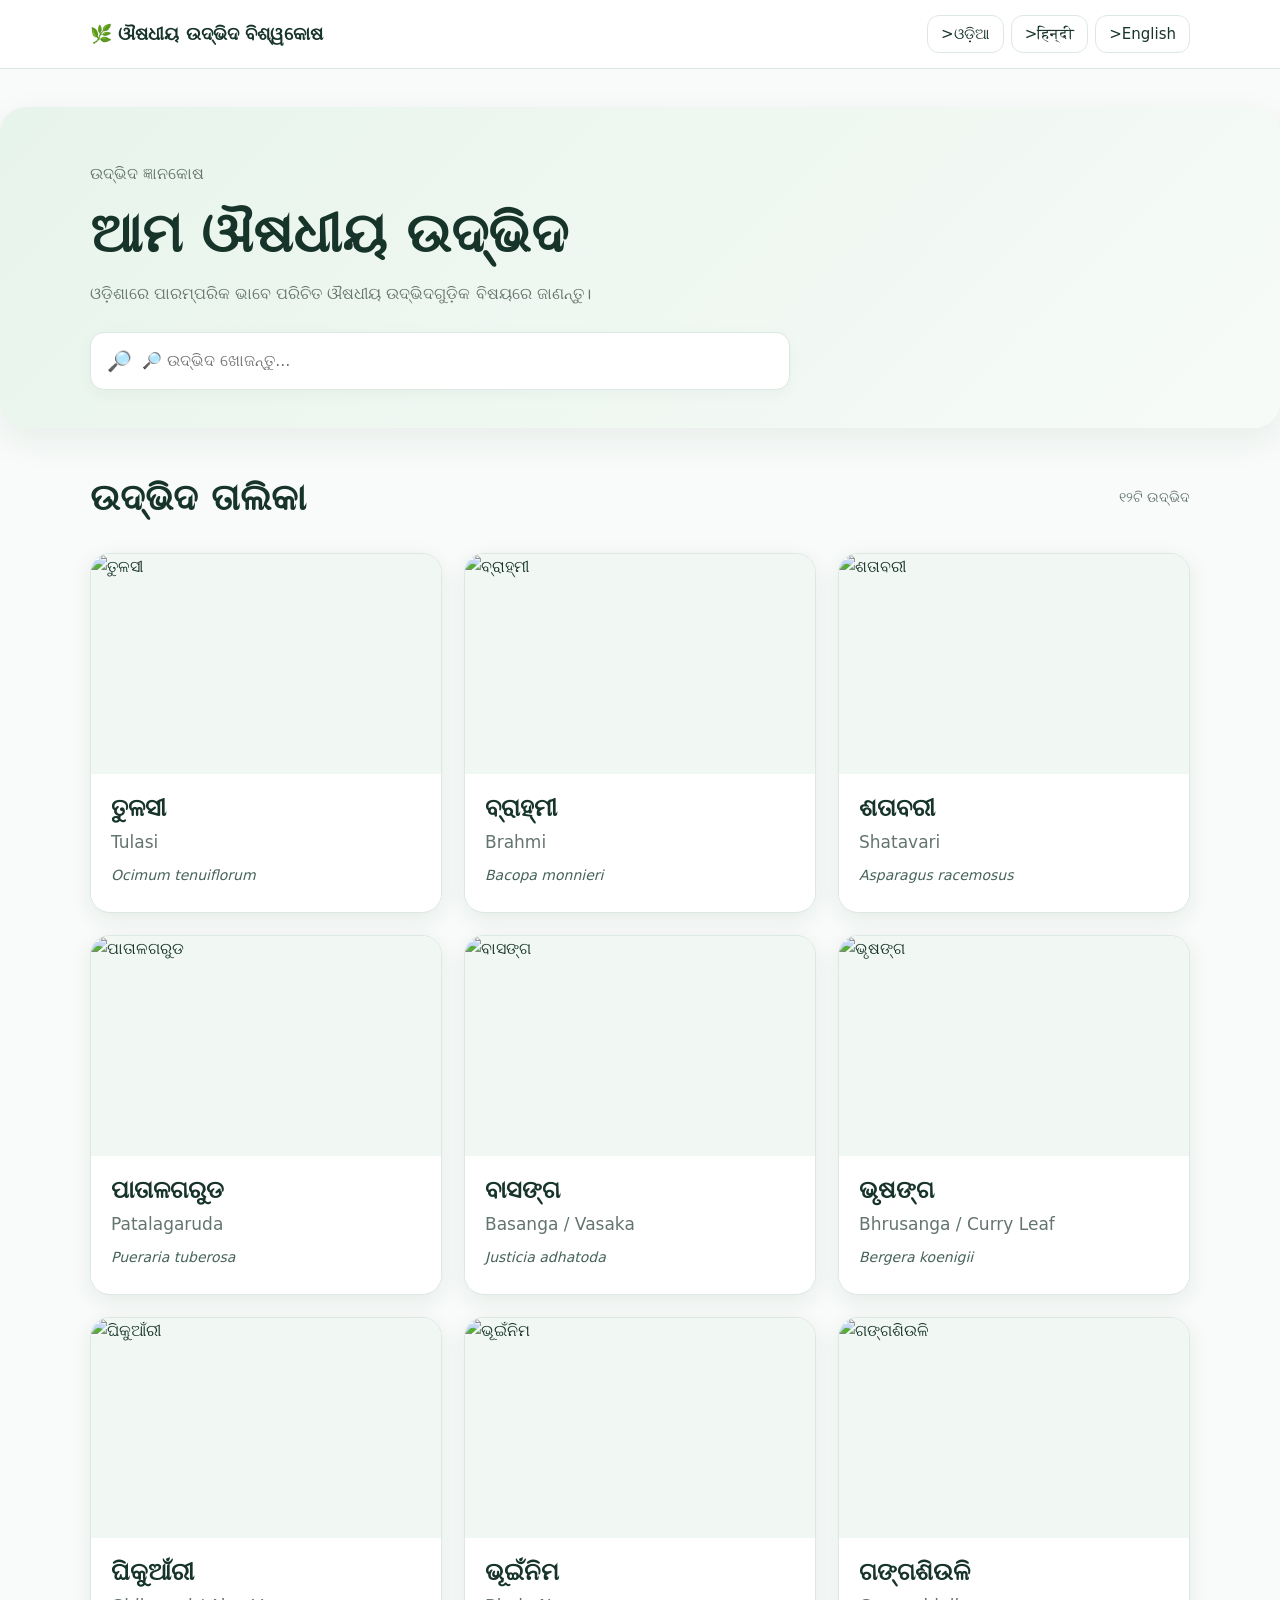
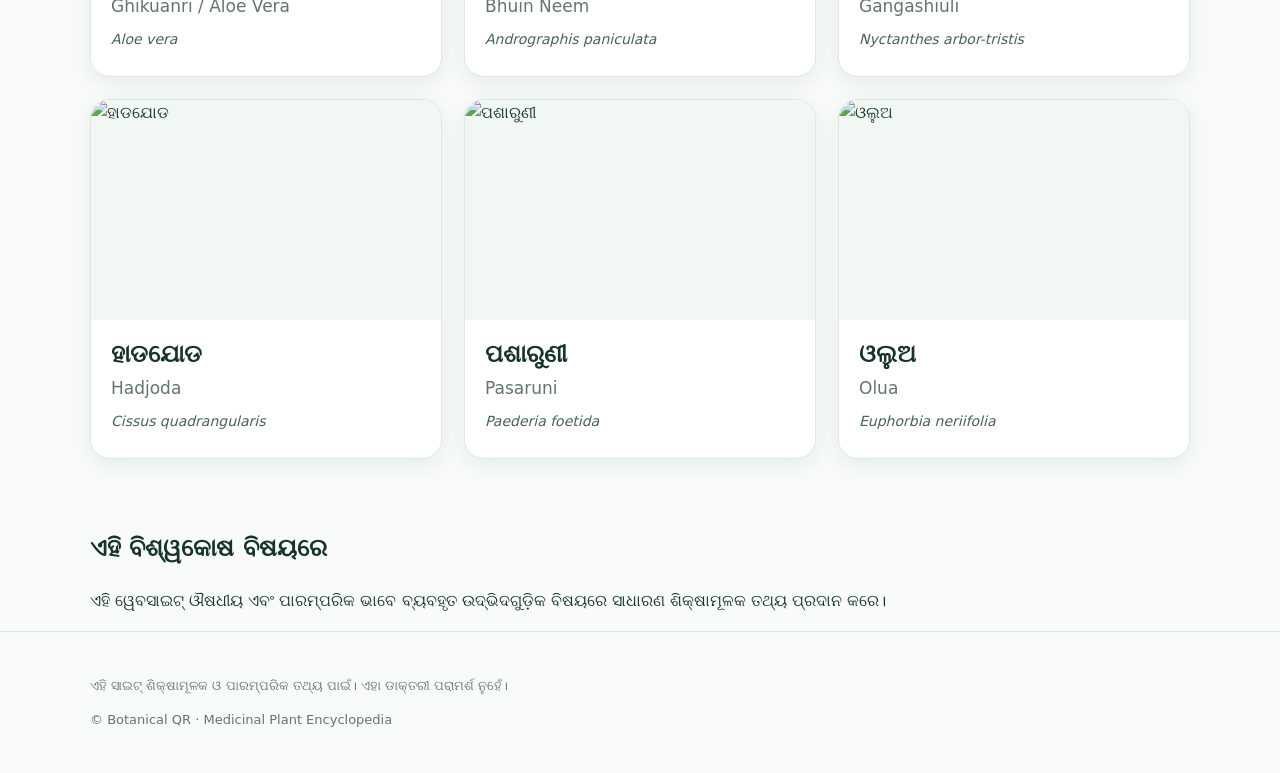
==== index.html @ 30dd8ba7 "Update index.html lang script fix" ====
<!DOCTYPE html>
<html lang="or">
<head>
    <meta charset="UTF-8">
    <meta name="viewport" content="width=device-width, initial-scale=1.0">

    <meta name="description"
          content="ଓଡ଼ିଶାର ଔଷଧୀୟ ଉଦ୍ଭିଦ ବିଶ୍ୱକୋଷ — Medicinal Plant Encyclopedia">

    <title>ଔଷଧୀୟ ଉଦ୍ଭିଦ ବିଶ୍ୱକୋଷ</title>

    <link rel="stylesheet" href="assets/style.css">
</head>
<script>
const translations = {
    or: {
        "hero-eyebrow": "ଉଦ୍ଭିଦ ଜ୍ଞାନକୋଷ",
        "hero-title": "ଆମ ଔଷଧୀୟ ଉଦ୍ଭିଦ",
        "hero-description": "ଓଡ଼ିଶାରେ ପାରମ୍ପରିକ ଭାବେ ପରିଚିତ ଔଷଧୀୟ ଉଦ୍ଭିଦଗୁଡ଼ିକ ବିଷୟରେ ଜାଣନ୍ତୁ।",
        "plant-search": "ଉଦ୍ଭିଦ ଖୋଜନ୍ତୁ..."
    },

    hi: {
        "hero-eyebrow": "पौधों का ज्ञानकोश",
        "hero-title": "हमारे औषधीय पौधे",
        "hero-description": "ओडिशा में पारंपरिक रूप से पहचाने जाने वाले औषधीय पौधों के बारे में जानें।",
        "plant-search": "पौधा खोजें..."
    },

    en: {
        "hero-eyebrow": "Plant Encyclopedia",
        "hero-title": "Our Medicinal Plants",
        "hero-description": "Learn about medicinal plants traditionally known and used in Odisha.",
        "plant-search": "Search plants..."
    }
};

function setLanguage(lang) {

    const text = translations[lang];

    if (!text) return;

    // Change normal text elements
    Object.keys(text).forEach(function(id) {

        const element = document.getElementById(id);

        if (!element) return;

        if (id === "plant-search") {
            element.placeholder = "🔎 " + text[id];
        } else {
            element.textContent = text[id];
        }
    });

    // Update active language button
    document.querySelectorAll(".lang-btn").forEach(function(button) {
        button.classList.remove("active");
    });

    const activeButton = document.querySelector(
        '.lang-btn[data-lang="' + lang + '"]'
    );

    if (activeButton) {
        activeButton.classList.add("active");
    }

    // Save language
    localStorage.setItem("siteLanguage", lang);
}


// Load saved language
document.addEventListener("DOMContentLoaded", function() {

    const savedLanguage =
        localStorage.getItem("siteLanguage") || "or";

    setLanguage(savedLanguage);

});
</script>

<body>

<header class="site-header">
    <div class="container header-inner">

        <a href="./" class="logo">
            🌿 ଔଷଧୀୟ ଉଦ୍ଭିଦ ବିଶ୍ୱକୋଷ
        </a>
<div class="language-switcher">
    <button type="button" data-lang="or" onclick="setLanguage('or')">>ଓଡ଼ିଆ</button>
    <button type="button" data-lang="hi" onclick="setLanguage('hi')">>हिन्दी</button>
    <button type="button" data-lang="en" onclick="setLanguage('en')">>English</button>
</div>

    </div>
</header>


<main>

    <!-- Hero -->
    <section class="hero">
        <div class="container">

            <p class="eyebrow" id="hero-eyebrow">
                ଉଦ୍ଭିଦ ଜ୍ଞାନକୋଷ
            </p>

            <h1 id="hero-title">
                ଆମ ଔଷଧୀୟ ଉଦ୍ଭିଦ
            </h1>

            <p id="hero-description">
                ଓଡ଼ିଶାରେ ପାରମ୍ପରିକ ଭାବେ ପରିଚିତ ଔଷଧୀୟ ଉଦ୍ଭିଦଗୁଡ଼ିକ
                ବିଷୟରେ ଜାଣନ୍ତୁ।
            </p>

            <div class="search-box">
                <span>🔎</span>
                <input
                    type="search"
                    id="plant-search"
                    placeholder="ଉଦ୍ଭିଦ ଖୋଜନ୍ତୁ..."
                    autocomplete="off">
            </div>

        </div>
    </section>


    <!-- Plants -->
    <section class="plants-section">
        <div class="container">

            <div class="section-heading">
                <h2 id="plants-title">
                    ଉଦ୍ଭିଦ ତାଲିକା
                </h2>

                <span id="plant-count">
                    ୧୨ଟି ଉଦ୍ଭିଦ
                </span>
            </div>


            <div id="plant-grid" class="plant-grid">

                <!-- Tulasi -->
                <a href="plant/tulasi/" class="plant-card"
                   data-search="ତୁଳସୀ Tulasi Holy Basil Ocimum tenuiflorum">

                    <div class="plant-card-image">
                        <img
                            src="https://upload.wikimedia.org/wikipedia/commons/thumb/2/2f/Ocimum_tenuiflorum2.JPG/640px-Ocimum_tenuiflorum2.JPG"
                            alt="ତୁଳସୀ"
                            loading="lazy">
                    </div>

                    <div class="plant-card-body">
                        <h3>ତୁଳସୀ</h3>
                        <p>Tulasi</p>
                        <em>Ocimum tenuiflorum</em>
                    </div>

                </a>


                <!-- Brahmi -->
                <a href="plant/brahmi/" class="plant-card"
                   data-search="ବ୍ରାହ୍ମୀ Brahmi Bacopa monnieri">

                    <div class="plant-card-image">
                        <img
                            src="https://upload.wikimedia.org/wikipedia/commons/thumb/4/4f/Bacopa_monnieri.jpg/640px-Bacopa_monnieri.jpg"
                            alt="ବ୍ରାହ୍ମୀ"
                            loading="lazy">
                    </div>

                    <div class="plant-card-body">
                        <h3>ବ୍ରାହ୍ମୀ</h3>
                        <p>Brahmi</p>
                        <em>Bacopa monnieri</em>
                    </div>

                </a>


                <!-- Shatavari -->
                <a href="plant/shatavari/" class="plant-card"
                   data-search="ଶତାବରୀ Shatavari Asparagus racemosus">

                    <div class="plant-card-image">
                        <img
                            src="https://upload.wikimedia.org/wikipedia/commons/thumb/4/4b/Asparagus_racemosus.jpg/640px-Asparagus_racemosus.jpg"
                            alt="ଶତାବରୀ"
                            loading="lazy">
                    </div>

                    <div class="plant-card-body">
                        <h3>ଶତାବରୀ</h3>
                        <p>Shatavari</p>
                        <em>Asparagus racemosus</em>
                    </div>

                </a>


                <!-- Patala Garuda -->
                <a href="plant/patala-garuda/" class="plant-card"
                   data-search="ପାତାଳଗରୁଡ Patalagaruda Pueraria tuberosa">

                    <div class="plant-card-image">
                        <img
                            src="https://upload.wikimedia.org/wikipedia/commons/thumb/0/08/Pueraria_tuberosa.jpg/640px-Pueraria_tuberosa.jpg"
                            alt="ପାତାଳଗରୁଡ"
                            loading="lazy">
                    </div>

                    <div class="plant-card-body">
                        <h3>ପାତାଳଗରୁଡ</h3>
                        <p>Patalagaruda</p>
                        <em>Pueraria tuberosa</em>
                    </div>

                </a>


                <!-- Basanga -->
                <a href="plant/basanga/" class="plant-card"
                   data-search="ବାସଙ୍ଗ Basanga Vasaka Justicia adhatoda">

                    <div class="plant-card-image">
                        <img
                            src="https://upload.wikimedia.org/wikipedia/commons/thumb/5/5c/Adhatoda_vasica.jpg/640px-Adhatoda_vasica.jpg"
                            alt="ବାସଙ୍ଗ"
                            loading="lazy">
                    </div>

                    <div class="plant-card-body">
                        <h3>ବାସଙ୍ଗ</h3>
                        <p>Basanga / Vasaka</p>
                        <em>Justicia adhatoda</em>
                    </div>

                </a>


                <!-- Bhrusanga -->
                <a href="plant/bhrusanga/" class="plant-card"
                   data-search="ଭୃଷଙ୍ଗ Bhrusanga Curry Leaf Murraya koenigii Bergera koenigii">

                    <div class="plant-card-image">
                        <img
                            src="https://upload.wikimedia.org/wikipedia/commons/thumb/0/0c/Murraya_koenigii_2.jpg/640px-Murraya_koenigii_2.jpg"
                            alt="ଭୃଷଙ୍ଗ"
                            loading="lazy">
                    </div>

                    <div class="plant-card-body">
                        <h3>ଭୃଷଙ୍ଗ</h3>
                        <p>Bhrusanga / Curry Leaf</p>
                        <em>Bergera koenigii</em>
                    </div>

                </a>


                <!-- Ghikuanri -->
                <a href="plant/ghikuanri/" class="plant-card"
                   data-search="ଘିକୁଆଁରୀ Ghikuanri Aloe vera Aloe barbadensis">

                    <div class="plant-card-image">
                        <img
                            src="https://upload.wikimedia.org/wikipedia/commons/thumb/8/8e/Aloe_vera_flower.JPG/640px-Aloe_vera_flower.JPG"
                            alt="ଘିକୁଆଁରୀ"
                            loading="lazy">
                    </div>

                    <div class="plant-card-body">
                        <h3>ଘିକୁଆଁରୀ</h3>
                        <p>Ghikuanri / Aloe Vera</p>
                        <em>Aloe vera</em>
                    </div>

                </a>


                <!-- Bhuin Neem -->
                <a href="plant/bhuin-neem/" class="plant-card"
                   data-search="ଭୂଇଁନିମ Bhuin Neem Andrographis paniculata">

                    <div class="plant-card-image">
                        <img
                            src="https://upload.wikimedia.org/wikipedia/commons/thumb/2/21/Andrographis_paniculata.jpg/640px-Andrographis_paniculata.jpg"
                            alt="ଭୂଇଁନିମ"
                            loading="lazy">
                    </div>

                    <div class="plant-card-body">
                        <h3>ଭୂଇଁନିମ</h3>
                        <p>Bhuin Neem</p>
                        <em>Andrographis paniculata</em>
                    </div>

                </a>


                <!-- Gangashiuli -->
                <a href="plant/gangashiuli/" class="plant-card"
                   data-search="ଗଙ୍ଗଶିଉଳି Gangashiuli Night Flowering Jasmine Nyctanthes arbor-tristis">

                    <div class="plant-card-image">
                        <img
                            src="https://upload.wikimedia.org/wikipedia/commons/thumb/1/1e/Nyctanthes_arbor-tristis.jpg/640px-Nyctanthes_arbor-tristis.jpg"
                            alt="ଗଙ୍ଗଶିଉଳି"
                            loading="lazy">
                    </div>

                    <div class="plant-card-body">
                        <h3>ଗଙ୍ଗଶିଉଳି</h3>
                        <p>Gangashiuli</p>
                        <em>Nyctanthes arbor-tristis</em>
                    </div>

                </a>


                <!-- Hadjoda -->
                <a href="plant/hadjoda/" class="plant-card"
                   data-search="ହାଡଯୋଡ Hadjoda Hadjora Cissus quadrangularis">

                    <div class="plant-card-image">
                        <img
                            src="https://upload.wikimedia.org/wikipedia/commons/thumb/5/5f/Cissus_quadrangularis.jpg/640px-Cissus_quadrangularis.jpg"
                            alt="ହାଡଯୋଡ"
                            loading="lazy">
                    </div>

                    <div class="plant-card-body">
                        <h3>ହାଡଯୋଡ</h3>
                        <p>Hadjoda</p>
                        <em>Cissus quadrangularis</em>
                    </div>

                </a>


                <!-- Pasaruni -->
                <a href="plant/pasaruni/" class="plant-card"
                   data-search="ପଶାରୁଣୀ Pasaruni Gandhali Paederia foetida">

                    <div class="plant-card-image">
                        <img
                            src="https://upload.wikimedia.org/wikipedia/commons/thumb/5/5c/Paederia_foetida.jpg/640px-Paederia_foetida.jpg"
                            alt="ପଶାରୁଣୀ"
                            loading="lazy">
                    </div>

                    <div class="plant-card-body">
                        <h3>ପଶାରୁଣୀ</h3>
                        <p>Pasaruni</p>
                        <em>Paederia foetida</em>
                    </div>

                </a>


                <!-- Olua -->
                <a href="plant/olua/" class="plant-card"
                   data-search="ଓଲୁଅ Olua Euphorbia neriifolia">

                    <div class="plant-card-image">
                        <img
                            src="https://upload.wikimedia.org/wikipedia/commons/thumb/7/70/Euphorbia_neriifolia.jpg/640px-Euphorbia_neriifolia.jpg"
                            alt="ଓଲୁଅ"
                            loading="lazy">
                    </div>

                    <div class="plant-card-body">
                        <h3>ଓଲୁଅ</h3>
                        <p>Olua</p>
                        <em>Euphorbia neriifolia</em>
                    </div>

                </a>

            </div>

            <p id="no-results" class="no-results" hidden>
                କୌଣସି ଉଦ୍ଭିଦ ମିଳିଲା ନାହିଁ।
            </p>

        </div>
    </section>


    <!-- Information -->
    <section class="about-section">
        <div class="container">

            <h2 id="about-title">
                ଏହି ବିଶ୍ୱକୋଷ ବିଷୟରେ
            </h2>

            <p id="about-text">
                ଏହି ୱେବସାଇଟ୍ ଔଷଧୀୟ ଏବଂ ପାରମ୍ପରିକ ଭାବେ ବ୍ୟବହୃତ
                ଉଦ୍ଭିଦଗୁଡ଼ିକ ବିଷୟରେ ସାଧାରଣ ଶିକ୍ଷାମୂଳକ ତଥ୍ୟ
                ପ୍ରଦାନ କରେ।
            </p>

        </div>
    </section>

</main>


<footer class="site-footer">

    <div class="container">

        <p id="disclaimer">
            ⚠️ ଏଠାରେ ଦିଆଯାଇଥିବା ତଥ୍ୟ ଶିକ୍ଷାମୂଳକ ଉଦ୍ଦେଶ୍ୟ ପାଇଁ।
            କୌଣସି ରୋଗର ଚିକିତ୍ସା ପାଇଁ ଏହାକୁ ଡାକ୍ତରୀ ପରାମର୍ଶ
            ଭାବେ ବ୍ୟବହାର କରନ୍ତୁ ନାହିଁ।
        </p>

        <p>
            © Botanical QR · Medicinal Plant Encyclopedia
        </p>

    </div>

</footer>


<script src="assets/app.js"></script>
    <script>
const translations = {
    or: {
        eyebrow: "ଉଦ୍ଭିଦ ଜ୍ଞାନକୋଷ",
        title: "ଆମ ଔଷଧୀୟ ଉଦ୍ଭିଦ",
        description: "ଓଡ଼ିଶାରେ ପାରମ୍ପରିକ ଭାବେ ପରିଚିତ ଔଷଧୀୟ ଉଦ୍ଭିଦଗୁଡ଼ିକ ବିଷୟରେ ଜାଣନ୍ତୁ।",
        search: "ଉଦ୍ଭିଦ ଖୋଜନ୍ତୁ...",
        plants: "ଉଦ୍ଭିଦ ତାଲିକା"
    },

    hi: {
        eyebrow: "पौधों का ज्ञानकोश",
        title: "हमारे औषधीय पौधे",
        description: "ओडिशा में पारंपरिक रूप से पहचाने जाने वाले औषधीय पौधों के बारे में जानें।",
        search: "पौधा खोजें...",
        plants: "पौधों की सूची"
    },

    en: {
        eyebrow: "Plant Knowledge Base",
        title: "Our Medicinal Plants",
        description: "Explore medicinal plants traditionally known and used in Odisha.",
        search: "Search plants...",
        plants: "Plant Directory"
    }
};

function setHomeLanguage(lang) {

    const t = translations[lang];

    if (!t) return;

    const eyebrow = document.getElementById("hero-eyebrow");
    const title = document.getElementById("hero-title");
    const description = document.getElementById("hero-description");
    const search = document.getElementById("plant-search");

    if (eyebrow) {
        eyebrow.textContent = t.eyebrow;
    }

    if (title) {
        title.textContent = t.title;
    }

    if (description) {
        description.textContent = t.description;
    }

    if (search) {
        search.placeholder = t.search;
    }

    /* Language button active state */
    document.querySelectorAll("[data-language]").forEach(button => {
        button.classList.toggle(
            "active",
            button.dataset.language === lang
        );
    });

    /* Remember language */
    localStorage.setItem("botanicalLanguage", lang);
}


/* Wait until the page is completely loaded */
document.addEventListener("DOMContentLoaded", function () {

    document.querySelectorAll("[data-language]").forEach(button => {

        button.addEventListener("click", function (event) {

            event.preventDefault();

            const lang = this.dataset.language;

            setHomeLanguage(lang);
        });

    });

    const savedLanguage =
        localStorage.getItem("botanicalLanguage") || "or";

    setHomeLanguage(savedLanguage);
});
    </script>

</body>
                  </html>
---- assets/style.css ----
/* =========================================================
   Botanical-QR — Main Stylesheet
   ========================================================= */

:root {
    --ink: #17342a;
    --ink-soft: #285344;
    --muted: #64756d;
    --line: #dce8e1;
    --paper: #ffffff;
    --soft: #f1f7f3;
    --accent: #287a54;
    --accent-dark: #1e6041;
    --accent-light: #e7f4eb;
    --warning: #c7892b;
    --shadow: 0 12px 35px rgba(23, 52, 42, 0.07);
}

/* ---------- Reset ---------- */

* {
    box-sizing: border-box;
}

html {
    scroll-behavior: smooth;
}

body {
    margin: 0;
    font-family:
        system-ui,
        -apple-system,
        BlinkMacSystemFont,
        "Noto Sans Oriya",
        "Noto Sans Devanagari",
        "Noto Sans",
        sans-serif;

    color: var(--ink);
    background: #f8fbf9;
    line-height: 1.65;
}

img {
    max-width: 100%;
}

a {
    color: var(--accent);
}

button,
input {
    font: inherit;
}

/* ---------- Common container ---------- */

.container,
.wrap {
    width: min(1100px, calc(100% - 40px));
    margin: 0 auto;
}

/* =========================================================
   HEADER
   ========================================================= */

.site-header,
.top {
    position: sticky;
    top: 0;
    z-index: 100;

    background: rgba(255, 255, 255, 0.94);
    backdrop-filter: blur(12px);

    border-bottom: 1px solid var(--line);
}

.header-inner,
.nav {
    min-height: 68px;

    display: flex;
    align-items: center;
    justify-content: space-between;

    gap: 18px;
}

.logo,
.brand {
    display: inline-flex;
    align-items: center;
    gap: 8px;

    color: var(--ink);
    text-decoration: none;

    font-weight: 800;
    font-size: 18px;
}

.logo:hover,
.brand:hover {
    color: var(--accent);
}

/* ---------- Language buttons ---------- */

.langs {
    display: flex;
    align-items: center;
    gap: 5px;
}

.langs button,
.actions button {
    border: 1px solid var(--line);
    background: #fff;

    padding: 8px 11px;

    border-radius: 10px;

    color: var(--ink);
    cursor: pointer;

    transition:
        background 0.2s ease,
        color 0.2s ease,
        transform 0.2s ease;
}

.langs button:hover,
.actions button:hover {
    background: var(--soft);
    transform: translateY(-1px);
}

.langs button.active {
    background: var(--ink);
    color: white;
}

/* =========================================================
   HERO
   ========================================================= */

.hero {
    margin: 38px 0 24px;

    padding: 38px;

    border-radius: 26px;

    background:
        linear-gradient(
            135deg,
            var(--accent-light),
            #f7fbf8
        );

    box-shadow: var(--shadow);
}

.hero h1 {
    margin: 8px 0;

    font-size: clamp(30px, 6vw, 54px);
    line-height: 1.15;
}

.hero p {
    max-width: 700px;
    color: var(--muted);
}

.kicker,
.badge {
    display: inline-block;

    color: var(--accent);

    font-weight: 800;
}

/* =========================================================
   SEARCH
   ========================================================= */

.search {
    margin-top: 24px;
}

.search input {
    width: 100%;

    padding: 15px 18px;

    border: 1px solid var(--line);
    border-radius: 14px;

    background: white;

    font-size: 16px;
    color: var(--ink);

    outline: none;
}

.search input:focus {
    border-color: var(--accent);
    box-shadow: 0 0 0 3px rgba(40, 122, 84, 0.12);
}

/* =========================================================
   PLANT GRID
   ========================================================= */

.grid {
    display: grid;

    grid-template-columns: repeat(3, 1fr);

    gap: 18px;

    margin: 25px 0 55px;
}

/* =========================================================
   PLANT CARD
   ========================================================= */

.card {
    display: grid;

    grid-template-columns: 90px 1fr;

    gap: 15px;

    padding: 14px;

    background: white;

    border: 1px solid var(--line);
    border-radius: 18px;

    text-decoration: none;
    color: inherit;

    box-shadow: 0 4px 18px rgba(23, 52, 42, 0.03);

    transition:
        transform 0.2s ease,
        box-shadow 0.2s ease,
        border-color 0.2s ease;
}

.card:hover {
    transform: translateY(-3px);

    border-color: #bfd8ca;

    box-shadow: var(--shadow);
}

.card h3 {
    margin: 0;

    font-size: 20px;
}

.card p {
    margin: 1px 0;

    color: var(--muted);
}

.card em {
    font-size: 13px;
    color: #466359;
}

/* ---------- Plant thumbnail ---------- */

.thumb {
    height: 90px;

    border-radius: 14px;

    background: var(--soft);

    overflow: hidden;

    display: grid;
    place-items: center;
}

.thumb span,
.bigimg span {
    font-size: 38px;
}

.thumb img,
.bigimg img {
    width: 100%;
    height: 100%;

    object-fit: cover;

    display: block;
}

/* =========================================================
   PLANT DETAIL HERO
   ========================================================= */

.plantHero {
    padding: 26px;
}

.back {
    display: inline-block;

    color: var(--accent);

    text-decoration: none;

    margin-bottom: 20px;
}

.back:hover {
    text-decoration: underline;
}

.plantGrid {
    display: grid;

    grid-template-columns: 1fr 1fr;

    gap: 35px;

    align-items: center;
}

.bigimg {
    height: 420px;

    border-radius: 22px;

    overflow: hidden;

    background: var(--soft);

    display: grid;
    place-items: center;
}

.plantHero h1 {
    margin: 6px 0;

    font-size: 48px;
    line-height: 1.2;
}

.native {
    font-size: 22px;
}

.english {
    font-size: 20px;

    color: var(--muted);
}

.scientific {
    font-size: 18px;
}

/* =========================================================
   ACTION BUTTONS
   ========================================================= */

.actions {
    display: flex;

    flex-wrap: wrap;

    gap: 10px;

    margin-top: 20px;
}

.actions button:hover {
    background: var(--ink);
    color: white;
}

/* =========================================================
   CONTENT
   ========================================================= */

.contentGrid {
    display: grid;

    grid-template-columns: 1fr 300px;

    gap: 28px;

    margin: 28px 0 60px;
}

.contentGrid article,
.qrbox {
    background: white;

    border: 1px solid var(--line);

    border-radius: 20px;

    padding: 25px;
}

.contentGrid h2 {
    font-size: 23px;

    margin-top: 0;

    border-bottom: 1px solid var(--line);

    padding-bottom: 9px;
}

/* =========================================================
   FACTS
   ========================================================= */

.facts {
    display: grid;

    grid-template-columns: 1fr 1fr;

    gap: 12px;

    margin-bottom: 30px;
}

.facts div {
    padding: 14px;

    background: var(--soft);

    border-radius: 13px;
}

.facts b,
.facts span {
    display: block;
}

.facts b {
    font-size: 13px;
    color: var(--muted);
}

/* =========================================================
   WARNING / DISCLAIMER
   ========================================================= */

.warning {
    padding: 15px;

    border-left: 4px solid var(--warning);

    background: #fff8e8;

    border-radius: 10px;
}

.warning p {
    margin-bottom: 0;
}

/* =========================================================
   QR CODE
   ========================================================= */

.qrbox {
    position: sticky;
    top: 90px;

    text-align: center;
}

.qrbox #qrcode {
    display: flex;

    justify-content: center;

    margin: 12px 0;
}

/* =========================================================
   FOOTER
   ========================================================= */

footer {
    padding: 30px 20px;

    color: var(--muted);

    font-size: 13px;

    border-top: 1px solid var(--line);
}

/* =========================================================
   RESPONSIVE — TABLET
   ========================================================= */

@media (max-width: 850px) {

    .grid {
        grid-template-columns: repeat(2, 1fr);
    }

    .plantGrid,
    .contentGrid {
        grid-template-columns: 1fr;
    }

    .qrbox {
        position: static;
    }

    .bigimg {
        height: 300px;
    }

    .plantHero h1 {
        font-size: 38px;
    }
}

/* =========================================================
   RESPONSIVE — PHONE
   ========================================================= */

@media (max-width: 560px) {

    .container,
    .wrap {
        width: calc(100% - 28px);
    }

    .header-inner,
    .nav {
        min-height: 68px;

        gap: 8px;
    }

    .logo,
    .brand {
        font-size: 15px;
    }

    .langs button {
        padding: 6px 7px;

        font-size: 12px;
    }

    .hero {
        padding: 25px 18px;

        border-radius: 20px;
    }

    .hero h1 {
        font-size: 32px;
    }

    .grid {
        grid-template-columns: 1fr;
    }

    .card {
        grid-template-columns: 80px 1fr;
    }

    .thumb {
        height: 80px;
    }

    .facts {
        grid-template-columns: 1fr;
    }

    .bigimg {
        height: 260px;
    }

    .plantHero h1 {
        font-size: 34px;
    }

    .native {
        font-size: 20px;
    }

    .english {
        font-size: 18px;
    }
}

/* =========================================================
   VERY SMALL PHONES
   ========================================================= */

@media (max-width: 380px) {

    .container,
    .wrap {
        width: calc(100% - 20px);
    }

    .header-inner,
    .nav {
        flex-wrap: wrap;
        padding: 8px 0;
    }

    .langs {
        width: 100%;
        justify-content: flex-end;
    }

    .hero {
        margin-top: 20px;
    }

    .card {
        grid-template-columns: 70px 1fr;
        gap: 10px;
    }

    .thumb {
        height: 70px;
    }
}

/* =========================================================
   PRINT
   ========================================================= */

@media print {

    .site-header,
    .top,
    .actions,
    .back,
    footer {
        display: none;
    }

    .hero {
        box-shadow: none;
    }

    .contentGrid {
        display: block;
    }

    .qrbox {
        margin-top: 20px;
    }
}

/* =========================================================
   HOME PLANT SECTION
   ========================================================= */

.plant-section {
    margin: 35px 0 60px;
}

.section-heading {
    margin-bottom: 22px;
}

.section-heading h2 {
    margin: 5px 0;
    font-size: clamp(25px, 4vw, 34px);
}

.section-heading p {
    margin: 0;
    color: var(--muted);
}

.plant-section .grid {
    align-items: stretch;
}

.plant-section .card {
    min-height: 118px;
}

.plant-section .thumb {
    width: 90px;
    height: 90px;
}

.plant-section .thumb img {
    width: 100%;
    height: 100%;
    object-fit: cover;
}

/* Better card appearance on phones */

@media (max-width: 560px) {

    .plant-section {
        margin-bottom: 40px;
    }

    .plant-section .card {
        min-height: 100px;
    }

    .plant-section .thumb {
        width: 80px;
        height: 80px;
    }
}
/* =========================================================
   HOME PAGE + SHARED HEADER FIX
   ========================================================= */

/* ---------- Make both headers look identical ---------- */

.language-switcher,
.langs {
    display: flex;
    align-items: center;
    gap: 8px;
}

.language-switcher button,
.langs button {
    border: 1px solid var(--line);
    background: #fff;
    color: var(--ink);

    padding: 8px 13px;
    border-radius: 12px;

    cursor: pointer;
    font-size: 15px;
    line-height: 1.2;

    transition:
        background .2s ease,
        color .2s ease,
        border-color .2s ease,
        transform .2s ease;
}

.language-switcher button:hover,
.langs button:hover {
    background: var(--soft);
    border-color: #bfd8ca;
    transform: translateY(-1px);
}

.language-switcher button.active,
.langs button.active {
    background: var(--ink);
    color: #fff;
    border-color: var(--ink);
}


/* ---------- Home search box ---------- */

.search-box {
    display: flex;
    align-items: center;
    gap: 10px;

    max-width: 700px;
    margin-top: 24px;

    background: #fff;
    border: 1px solid var(--line);
    border-radius: 14px;

    padding: 0 16px;

    box-shadow: 0 4px 15px rgba(23, 52, 42, .04);
}

.search-box span {
    font-size: 20px;
}

.search-box input {
    width: 100%;
    border: 0;
    outline: 0;

    padding: 15px 0;

    background: transparent;
    color: var(--ink);

    font-size: 16px;
}


/* =========================================================
   HOME PLANT CARDS
   ========================================================= */

.plants-section {
    margin: 35px 0 60px;
}

.plant-grid {
    display: grid;

    grid-template-columns: repeat(3, minmax(0, 1fr));

    gap: 20px;

    margin-top: 24px;
}


/* Individual plant card */

.plant-card {
    display: flex;
    flex-direction: column;

    min-width: 0;

    overflow: hidden;

    background: #fff;

    border: 1px solid var(--line);
    border-radius: 20px;

    color: inherit;
    text-decoration: none;

    box-shadow: 0 5px 20px rgba(23, 52, 42, .05);

    transition:
        transform .22s ease,
        box-shadow .22s ease,
        border-color .22s ease;
}

.plant-card:hover {
    transform: translateY(-5px);

    border-color: #bfd8ca;

    box-shadow: var(--shadow);
}


/* Plant image */

.plant-card-image {
    width: 100%;
    height: 210px;

    background: var(--soft);

    overflow: hidden;

    display: grid;
    place-items: center;
}

.plant-card-image img {
    width: 100%;
    height: 100%;

    object-fit: cover;

    display: block;

    transition: transform .35s ease;
}

.plant-card:hover .plant-card-image img {
    transform: scale(1.04);
}


/* Plant information */

.plant-card-body {
    padding: 17px 18px 20px;
}

.plant-card-body h3 {
    margin: 0 0 3px;

    font-size: 22px;
    line-height: 1.35;
}

.plant-card-body p {
    margin: 3px 0;

    color: var(--muted);

    font-size: 16px;
}

.plant-card-body em {
    display: block;

    margin-top: 7px;

    color: #466359;

    font-size: 14px;
}


/* Section heading */

.section-heading {
    display: flex;
    align-items: baseline;
    justify-content: space-between;

    gap: 15px;

    margin-bottom: 10px;
}

.section-heading h2 {
    margin: 0;

    font-size: clamp(26px, 4vw, 36px);
}

#plant-count {
    color: var(--muted);
    font-size: 14px;
}


/* =========================================================
   MOBILE
   ========================================================= */

@media (max-width: 850px) {

    .plant-grid {
        grid-template-columns: repeat(2, minmax(0, 1fr));
    }

    .plant-card-image {
        height: 190px;
    }
}


@media (max-width: 560px) {

    .language-switcher,
    .langs {
        gap: 5px;
    }

    .language-switcher button,
    .langs button {
        padding: 7px 9px;
        font-size: 13px;
        border-radius: 10px;
    }

    .plant-grid {
        grid-template-columns: 1fr;

        gap: 16px;
    }

    .plant-card {
        display: grid;

        grid-template-columns: 105px 1fr;
        align-items: stretch;
    }

    .plant-card-image {
        height: 100%;
        min-height: 120px;
    }

    .plant-card-body {
        padding: 15px;
    }

    .plant-card-body h3 {
        font-size: 20px;
    }

    .plant-card-body p {
        font-size: 15px;
    }

    .plant-card-body em {
        font-size: 13px;
    }

    .section-heading {
        align-items: flex-start;
        flex-direction: column;
        gap: 2px;
    }
}


/* Very small screens */

@media (max-width: 380px) {

    .plant-card {
        grid-template-columns: 90px 1fr;
    }

    .plant-card-image {
        min-height: 110px;
    }

    .language-switcher button,
    .langs button {
        padding: 6px 7px;
        font-size: 12px;
    }
}
/* =====================================================
   HOME PAGE - PLANT CARD FIX
   ===================================================== */

.plants-section {
    margin: 40px 0 70px;
}

.plant-grid {
    display: grid !important;
    grid-template-columns: repeat(3, minmax(0, 1fr)) !important;
    gap: 22px !important;
    margin-top: 25px;
}

/* CARD */
.plant-card {
    display: flex !important;
    flex-direction: column !important;

    width: 100% !important;
    min-height: 360px;

    background: #ffffff !important;

    border: 1px solid #dce8e1 !important;
    border-radius: 20px !important;

    overflow: hidden !important;

    text-decoration: none !important;
    color: #17342a !important;

    box-shadow: 0 6px 22px rgba(23,52,42,.08) !important;

    transition: transform .2s ease, box-shadow .2s ease !important;
}

.plant-card:hover {
    transform: translateY(-6px);
    box-shadow: 0 15px 35px rgba(23,52,42,.14) !important;
}


/* IMAGE AREA */
.plant-card-image {
    width: 100% !important;
    height: 220px !important;

    background: #f1f7f3 !important;

    overflow: hidden !important;

    display: block !important;
}

.plant-card-image img {
    width: 100% !important;
    height: 100% !important;

    display: block !important;

    object-fit: cover !important;

    border: 0 !important;

    transition: transform .35s ease !important;
}

.plant-card:hover .plant-card-image img {
    transform: scale(1.05);
}


/* CARD CONTENT */
.plant-card-body {
    padding: 18px 20px 22px !important;

    background: #ffffff !important;
}

.plant-card-body h3 {
    margin: 0 0 4px !important;

    color: #17342a !important;

    font-size: 24px !important;
    font-weight: 800 !important;

    line-height: 1.35 !important;
}

.plant-card-body p {
    margin: 3px 0 5px !important;

    color: #64756d !important;

    font-size: 17px !important;
}

.plant-card-body em {
    display: block !important;

    margin-top: 8px !important;

    color: #466359 !important;

    font-size: 14px !important;
}


/* SECTION TITLE */
.section-heading {
    display: flex !important;
    align-items: center !important;
    justify-content: space-between !important;

    gap: 15px;

    margin-bottom: 10px;
}

.section-heading h2 {
    margin: 0 !important;
}

#plant-count {
    color: #64756d !important;
    font-size: 14px;
}


/* =====================================================
   LANGUAGE BUTTONS - HOME PAGE
   ===================================================== */

.language-switcher {
    display: flex !important;
    align-items: center !important;
    gap: 7px !important;
}

.language-switcher button {
    border: 1px solid #dce8e1 !important;

    background: #ffffff !important;

    color: #17342a !important;

    padding: 9px 13px !important;

    border-radius: 12px !important;

    font-size: 15px !important;

    cursor: pointer;
}

.language-switcher button.active {
    background: #17342a !important;
    color: #ffffff !important;

    border-color: #17342a !important;
}


/* =====================================================
   MOBILE
   ===================================================== */

@media (max-width: 850px) {

    .plant-grid {
        grid-template-columns: repeat(2, minmax(0, 1fr)) !important;
        gap: 18px !important;
    }

    .plant-card-image {
        height: 200px !important;
    }
}


@media (max-width: 560px) {

    .plant-grid {
        grid-template-columns: 1fr !important;
        gap: 16px !important;
    }

    .plant-card {
        min-height: 0 !important;

        display: grid !important;
        grid-template-columns: 110px 1fr !important;
    }

    .plant-card-image {
        height: 100% !important;
        min-height: 125px !important;
    }

    .plant-card-body {
        padding: 15px !important;
    }

    .plant-card-body h3 {
        font-size: 20px !important;
    }

    .plant-card-body p {
        font-size: 15px !important;
    }

    .plant-card-body em {
        font-size: 13px !important;
    }

    .language-switcher button {
        padding: 7px 9px !important;
        font-size: 13px !important;
    }
}
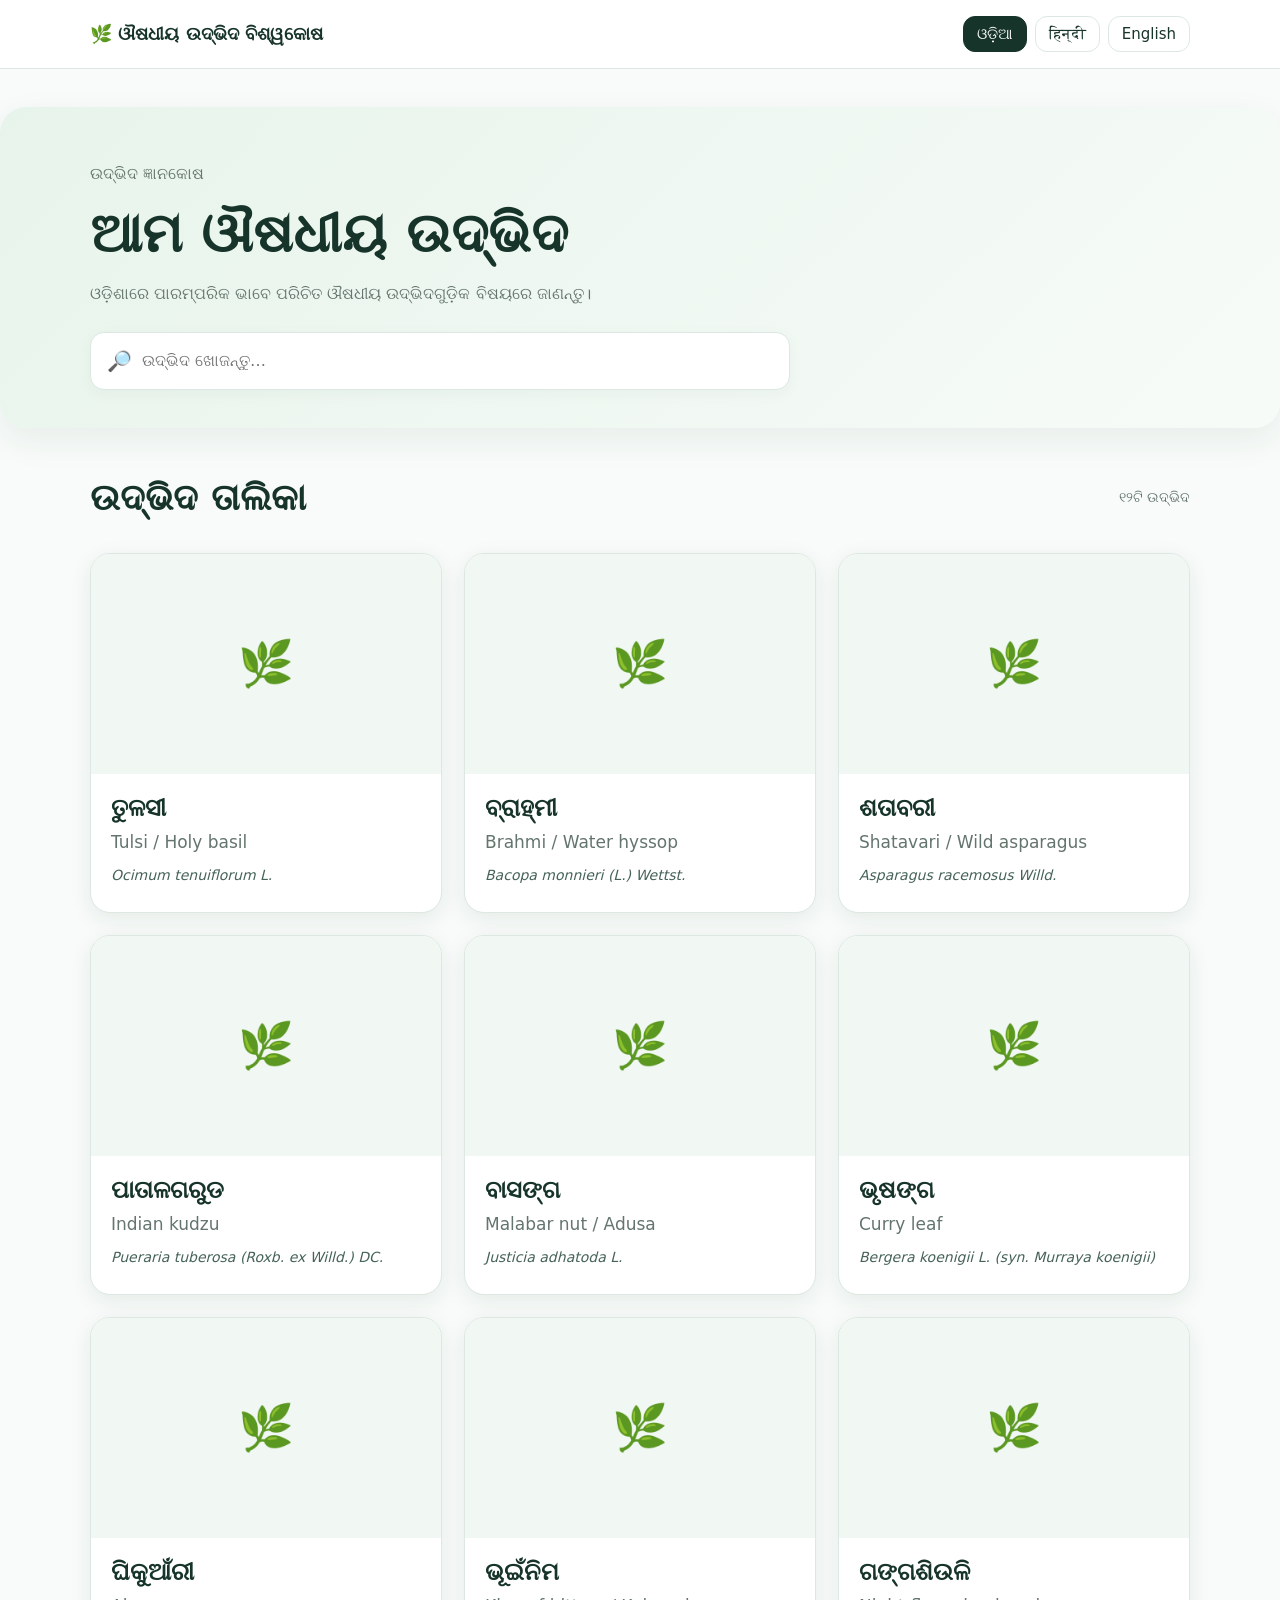
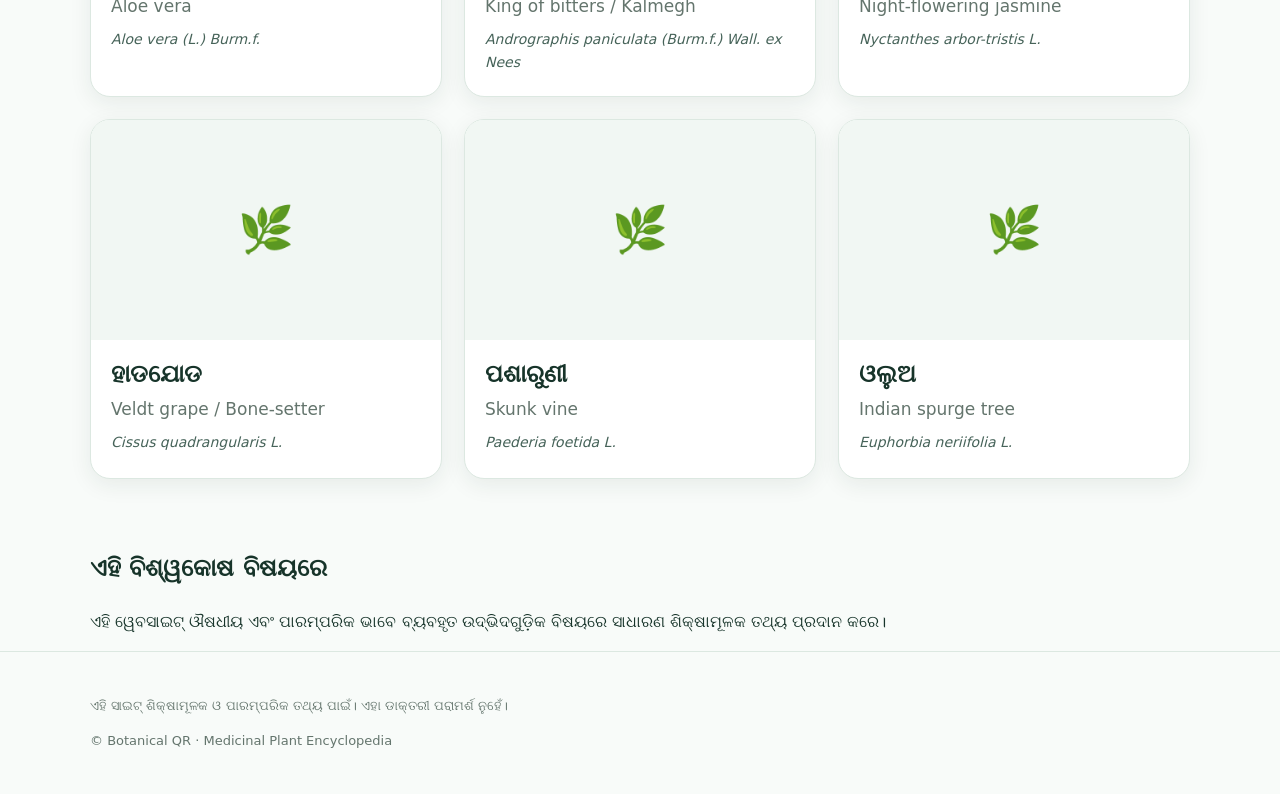
==== commit 8a4aebbd: "Fix home language switching and card rendering" ====
--- a/index.html
+++ b/index.html
@@ -3,532 +3,182 @@
 <head>
     <meta charset="UTF-8">
     <meta name="viewport" content="width=device-width, initial-scale=1.0">
-
-    <meta name="description"
-          content="ଓଡ଼ିଶାର ଔଷଧୀୟ ଉଦ୍ଭିଦ ବିଶ୍ୱକୋଷ — Medicinal Plant Encyclopedia">
-
+    <meta name="description" content="ଓଡ଼ିଶାର ଔଷଧୀୟ ଉଦ୍ଭିଦ ବିଶ୍ୱକୋଷ — Medicinal Plant Encyclopedia">
     <title>ଔଷଧୀୟ ଉଦ୍ଭିଦ ବିଶ୍ୱକୋଷ</title>
-
     <link rel="stylesheet" href="assets/style.css">
 </head>
-<script>
-const translations = {
-    or: {
-        "hero-eyebrow": "ଉଦ୍ଭିଦ ଜ୍ଞାନକୋଷ",
-        "hero-title": "ଆମ ଔଷଧୀୟ ଉଦ୍ଭିଦ",
-        "hero-description": "ଓଡ଼ିଶାରେ ପାରମ୍ପରିକ ଭାବେ ପରିଚିତ ଔଷଧୀୟ ଉଦ୍ଭିଦଗୁଡ଼ିକ ବିଷୟରେ ଜାଣନ୍ତୁ।",
-        "plant-search": "ଉଦ୍ଭିଦ ଖୋଜନ୍ତୁ..."
-    },
+<body id="home-page">
+    <header class="site-header">
+        <div class="container header-inner">
+            <a href="./" class="logo" id="site-title">🌿 ଔଷଧୀୟ ଉଦ୍ଭିଦ ବିଶ୍ୱକୋଷ</a>
+            <div class="language-switcher" aria-label="Language selector">
+                <button type="button" data-lang="od">ଓଡ଼ିଆ</button>
+                <button type="button" data-lang="hi">हिन्दी</button>
+                <button type="button" data-lang="en">English</button>
+            </div>
+        </div>
+    </header>
 
-    hi: {
-        "hero-eyebrow": "पौधों का ज्ञानकोश",
-        "hero-title": "हमारे औषधीय पौधे",
-        "hero-description": "ओडिशा में पारंपरिक रूप से पहचाने जाने वाले औषधीय पौधों के बारे में जानें।",
-        "plant-search": "पौधा खोजें..."
-    },
+    <main>
+        <section class="hero">
+            <div class="container">
+                <p class="eyebrow" id="hero-eyebrow"></p>
+                <h1 id="hero-title"></h1>
+                <p id="hero-description"></p>
+                <div class="search-box">
+                    <span aria-hidden="true">🔎</span>
+                    <input type="search" id="plant-search" autocomplete="off">
+                </div>
+            </div>
+        </section>
 
-    en: {
-        "hero-eyebrow": "Plant Encyclopedia",
-        "hero-title": "Our Medicinal Plants",
-        "hero-description": "Learn about medicinal plants traditionally known and used in Odisha.",
-        "plant-search": "Search plants..."
-    }
-};
+        <section class="plants-section">
+            <div class="container">
+                <div class="section-heading">
+                    <h2 id="plants-title"></h2>
+                    <span id="plant-count"></span>
+                </div>
+                <div id="plant-grid" class="plant-grid">
+                <a href="plant/tulasi/" class="plant-card" data-plant="tulasi" data-search="ତୁଳସୀ Tulasi Holy Basil Ocimum tenuiflorum">
+                    <div class="plant-card-image">
+                        <img src="https://upload.wikimedia.org/wikipedia/commons/thumb/2/2f/Ocimum_tenuiflorum2.JPG/640px-Ocimum_tenuiflorum2.JPG" alt="" loading="lazy">
+                    </div>
+                    <div class="plant-card-body">
+                        <h3></h3>
+                        <p></p>
+                        <em></em>
+                    </div>
+                </a>
+                <a href="plant/brahmi/" class="plant-card" data-plant="brahmi" data-search="ବ୍ରାହ୍ମୀ Brahmi Bacopa monnieri">
+                    <div class="plant-card-image">
+                        <img src="https://upload.wikimedia.org/wikipedia/commons/thumb/4/4f/Bacopa_monnieri.jpg/640px-Bacopa_monnieri.jpg" alt="" loading="lazy">
+                    </div>
+                    <div class="plant-card-body">
+                        <h3></h3>
+                        <p></p>
+                        <em></em>
+                    </div>
+                </a>
+                <a href="plant/shatavari/" class="plant-card" data-plant="shatavari" data-search="ଶତାବରୀ Shatavari Asparagus racemosus">
+                    <div class="plant-card-image">
+                        <img src="https://upload.wikimedia.org/wikipedia/commons/thumb/4/4b/Asparagus_racemosus.jpg/640px-Asparagus_racemosus.jpg" alt="" loading="lazy">
+                    </div>
+                    <div class="plant-card-body">
+                        <h3></h3>
+                        <p></p>
+                        <em></em>
+                    </div>
+                </a>
+                <a href="plant/patala-garuda/" class="plant-card" data-plant="patala-garuda" data-search="ପାତାଳଗରୁଡ Patalagaruda Pueraria tuberosa">
+                    <div class="plant-card-image">
+                        <img src="https://upload.wikimedia.org/wikipedia/commons/thumb/0/08/Pueraria_tuberosa.jpg/640px-Pueraria_tuberosa.jpg" alt="" loading="lazy">
+                    </div>
+                    <div class="plant-card-body">
+                        <h3></h3>
+                        <p></p>
+                        <em></em>
+                    </div>
+                </a>
+                <a href="plant/basanga/" class="plant-card" data-plant="basanga" data-search="ବାସଙ୍ଗ Basanga Vasaka Justicia adhatoda">
+                    <div class="plant-card-image">
+                        <img src="https://upload.wikimedia.org/wikipedia/commons/thumb/5/5c/Adhatoda_vasica.jpg/640px-Adhatoda_vasica.jpg" alt="" loading="lazy">
+                    </div>
+                    <div class="plant-card-body">
+                        <h3></h3>
+                        <p></p>
+                        <em></em>
+                    </div>
+                </a>
+                <a href="plant/bhrusanga/" class="plant-card" data-plant="bhrusanga" data-search="ଭୃଷଙ୍ଗ Bhrusanga Curry Leaf Murraya koenigii Bergera koenigii">
+                    <div class="plant-card-image">
+                        <img src="https://upload.wikimedia.org/wikipedia/commons/thumb/0/0c/Murraya_koenigii_2.jpg/640px-Murraya_koenigii_2.jpg" alt="" loading="lazy">
+                    </div>
+                    <div class="plant-card-body">
+                        <h3></h3>
+                        <p></p>
+                        <em></em>
+                    </div>
+                </a>
+                <a href="plant/ghikuanri/" class="plant-card" data-plant="ghikuanri" data-search="ଘିକୁଆଁରୀ Ghikuanri Aloe vera Aloe barbadensis">
+                    <div class="plant-card-image">
+                        <img src="https://upload.wikimedia.org/wikipedia/commons/thumb/8/8e/Aloe_vera_flower.JPG/640px-Aloe_vera_flower.JPG" alt="" loading="lazy">
+                    </div>
+                    <div class="plant-card-body">
+                        <h3></h3>
+                        <p></p>
+                        <em></em>
+                    </div>
+                </a>
+                <a href="plant/bhuin-neem/" class="plant-card" data-plant="bhuin-neem" data-search="ଭୂଇଁନିମ Bhuin Neem Andrographis paniculata">
+                    <div class="plant-card-image">
+                        <img src="https://upload.wikimedia.org/wikipedia/commons/thumb/2/21/Andrographis_paniculata.jpg/640px-Andrographis_paniculata.jpg" alt="" loading="lazy">
+                    </div>
+                    <div class="plant-card-body">
+                        <h3></h3>
+                        <p></p>
+                        <em></em>
+                    </div>
+                </a>
+                <a href="plant/gangashiuli/" class="plant-card" data-plant="gangashiuli" data-search="ଗଙ୍ଗଶିଉଳି Gangashiuli Night Flowering Jasmine Nyctanthes arbor-tristis">
+                    <div class="plant-card-image">
+                        <img src="https://upload.wikimedia.org/wikipedia/commons/thumb/1/1e/Nyctanthes_arbor-tristis.jpg/640px-Nyctanthes_arbor-tristis.jpg" alt="" loading="lazy">
+                    </div>
+                    <div class="plant-card-body">
+                        <h3></h3>
+                        <p></p>
+                        <em></em>
+                    </div>
+                </a>
+                <a href="plant/hadjoda/" class="plant-card" data-plant="hadjoda" data-search="ହାଡଯୋଡ Hadjoda Hadjora Cissus quadrangularis">
+                    <div class="plant-card-image">
+                        <img src="https://upload.wikimedia.org/wikipedia/commons/thumb/5/5f/Cissus_quadrangularis.jpg/640px-Cissus_quadrangularis.jpg" alt="" loading="lazy">
+                    </div>
+                    <div class="plant-card-body">
+                        <h3></h3>
+                        <p></p>
+                        <em></em>
+                    </div>
+                </a>
+                <a href="plant/pasaruni/" class="plant-card" data-plant="pasaruni" data-search="ପଶାରୁଣୀ Pasaruni Gandhali Paederia foetida">
+                    <div class="plant-card-image">
+                        <img src="https://upload.wikimedia.org/wikipedia/commons/thumb/5/5c/Paederia_foetida.jpg/640px-Paederia_foetida.jpg" alt="" loading="lazy">
+                    </div>
+                    <div class="plant-card-body">
+                        <h3></h3>
+                        <p></p>
+                        <em></em>
+                    </div>
+                </a>
+                <a href="plant/olua/" class="plant-card" data-plant="olua" data-search="ଓଲୁଅ Olua Euphorbia neriifolia">
+                    <div class="plant-card-image">
+                        <img src="https://upload.wikimedia.org/wikipedia/commons/thumb/7/70/Euphorbia_neriifolia.jpg/640px-Euphorbia_neriifolia.jpg" alt="" loading="lazy">
+                    </div>
+                    <div class="plant-card-body">
+                        <h3></h3>
+                        <p></p>
+                        <em></em>
+                    </div>
+                </a>
+                </div>
+                <p id="no-results" class="no-results" hidden></p>
+            </div>
+        </section>
 
-function setLanguage(lang) {
+        <section class="about-section">
+            <div class="container">
+                <h2 id="about-title"></h2>
+                <p id="about-text"></p>
+            </div>
+        </section>
+    </main>
 
-    const text = translations[lang];
+    <footer class="site-footer">
+        <div class="container">
+            <p id="disclaimer"></p>
+            <p>© Botanical QR · Medicinal Plant Encyclopedia</p>
+        </div>
+    </footer>
 
-    if (!text) return;
-
-    // Change normal text elements
-    Object.keys(text).forEach(function(id) {
-
-        const element = document.getElementById(id);
-
-        if (!element) return;
-
-        if (id === "plant-search") {
-            element.placeholder = "🔎 " + text[id];
-        } else {
-            element.textContent = text[id];
-        }
-    });
-
-    // Update active language button
-    document.querySelectorAll(".lang-btn").forEach(function(button) {
-        button.classList.remove("active");
-    });
-
-    const activeButton = document.querySelector(
-        '.lang-btn[data-lang="' + lang + '"]'
-    );
-
-    if (activeButton) {
-        activeButton.classList.add("active");
-    }
-
-    // Save language
-    localStorage.setItem("siteLanguage", lang);
-}
-
-
-// Load saved language
-document.addEventListener("DOMContentLoaded", function() {
-
-    const savedLanguage =
-        localStorage.getItem("siteLanguage") || "or";
-
-    setLanguage(savedLanguage);
-
-});
-</script>
-
-<body>
-
-<header class="site-header">
-    <div class="container header-inner">
-
-        <a href="./" class="logo">
-            🌿 ଔଷଧୀୟ ଉଦ୍ଭିଦ ବିଶ୍ୱକୋଷ
-        </a>
-<div class="language-switcher">
-    <button type="button" data-lang="or" onclick="setLanguage('or')">>ଓଡ଼ିଆ</button>
-    <button type="button" data-lang="hi" onclick="setLanguage('hi')">>हिन्दी</button>
-    <button type="button" data-lang="en" onclick="setLanguage('en')">>English</button>
-</div>
-
-    </div>
-</header>
-
-
-<main>
-
-    <!-- Hero -->
-    <section class="hero">
-        <div class="container">
-
-            <p class="eyebrow" id="hero-eyebrow">
-                ଉଦ୍ଭିଦ ଜ୍ଞାନକୋଷ
-            </p>
-
-            <h1 id="hero-title">
-                ଆମ ଔଷଧୀୟ ଉଦ୍ଭିଦ
-            </h1>
-
-            <p id="hero-description">
-                ଓଡ଼ିଶାରେ ପାରମ୍ପରିକ ଭାବେ ପରିଚିତ ଔଷଧୀୟ ଉଦ୍ଭିଦଗୁଡ଼ିକ
-                ବିଷୟରେ ଜାଣନ୍ତୁ।
-            </p>
-
-            <div class="search-box">
-                <span>🔎</span>
-                <input
-                    type="search"
-                    id="plant-search"
-                    placeholder="ଉଦ୍ଭିଦ ଖୋଜନ୍ତୁ..."
-                    autocomplete="off">
-            </div>
-
-        </div>
-    </section>
-
-
-    <!-- Plants -->
-    <section class="plants-section">
-        <div class="container">
-
-            <div class="section-heading">
-                <h2 id="plants-title">
-                    ଉଦ୍ଭିଦ ତାଲିକା
-                </h2>
-
-                <span id="plant-count">
-                    ୧୨ଟି ଉଦ୍ଭିଦ
-                </span>
-            </div>
-
-
-            <div id="plant-grid" class="plant-grid">
-
-                <!-- Tulasi -->
-                <a href="plant/tulasi/" class="plant-card"
-                   data-search="ତୁଳସୀ Tulasi Holy Basil Ocimum tenuiflorum">
-
-                    <div class="plant-card-image">
-                        <img
-                            src="https://upload.wikimedia.org/wikipedia/commons/thumb/2/2f/Ocimum_tenuiflorum2.JPG/640px-Ocimum_tenuiflorum2.JPG"
-                            alt="ତୁଳସୀ"
-                            loading="lazy">
-                    </div>
-
-                    <div class="plant-card-body">
-                        <h3>ତୁଳସୀ</h3>
-                        <p>Tulasi</p>
-                        <em>Ocimum tenuiflorum</em>
-                    </div>
-
-                </a>
-
-
-                <!-- Brahmi -->
-                <a href="plant/brahmi/" class="plant-card"
-                   data-search="ବ୍ରାହ୍ମୀ Brahmi Bacopa monnieri">
-
-                    <div class="plant-card-image">
-                        <img
-                            src="https://upload.wikimedia.org/wikipedia/commons/thumb/4/4f/Bacopa_monnieri.jpg/640px-Bacopa_monnieri.jpg"
-                            alt="ବ୍ରାହ୍ମୀ"
-                            loading="lazy">
-                    </div>
-
-                    <div class="plant-card-body">
-                        <h3>ବ୍ରାହ୍ମୀ</h3>
-                        <p>Brahmi</p>
-                        <em>Bacopa monnieri</em>
-                    </div>
-
-                </a>
-
-
-                <!-- Shatavari -->
-                <a href="plant/shatavari/" class="plant-card"
-                   data-search="ଶତାବରୀ Shatavari Asparagus racemosus">
-
-                    <div class="plant-card-image">
-                        <img
-                            src="https://upload.wikimedia.org/wikipedia/commons/thumb/4/4b/Asparagus_racemosus.jpg/640px-Asparagus_racemosus.jpg"
-                            alt="ଶତାବରୀ"
-                            loading="lazy">
-                    </div>
-
-                    <div class="plant-card-body">
-                        <h3>ଶତାବରୀ</h3>
-                        <p>Shatavari</p>
-                        <em>Asparagus racemosus</em>
-                    </div>
-
-                </a>
-
-
-                <!-- Patala Garuda -->
-                <a href="plant/patala-garuda/" class="plant-card"
-                   data-search="ପାତାଳଗରୁଡ Patalagaruda Pueraria tuberosa">
-
-                    <div class="plant-card-image">
-                        <img
-                            src="https://upload.wikimedia.org/wikipedia/commons/thumb/0/08/Pueraria_tuberosa.jpg/640px-Pueraria_tuberosa.jpg"
-                            alt="ପାତାଳଗରୁଡ"
-                            loading="lazy">
-                    </div>
-
-                    <div class="plant-card-body">
-                        <h3>ପାତାଳଗରୁଡ</h3>
-                        <p>Patalagaruda</p>
-                        <em>Pueraria tuberosa</em>
-                    </div>
-
-                </a>
-
-
-                <!-- Basanga -->
-                <a href="plant/basanga/" class="plant-card"
-                   data-search="ବାସଙ୍ଗ Basanga Vasaka Justicia adhatoda">
-
-                    <div class="plant-card-image">
-                        <img
-                            src="https://upload.wikimedia.org/wikipedia/commons/thumb/5/5c/Adhatoda_vasica.jpg/640px-Adhatoda_vasica.jpg"
-                            alt="ବାସଙ୍ଗ"
-                            loading="lazy">
-                    </div>
-
-                    <div class="plant-card-body">
-                        <h3>ବାସଙ୍ଗ</h3>
-                        <p>Basanga / Vasaka</p>
-                        <em>Justicia adhatoda</em>
-                    </div>
-
-                </a>
-
-
-                <!-- Bhrusanga -->
-                <a href="plant/bhrusanga/" class="plant-card"
-                   data-search="ଭୃଷଙ୍ଗ Bhrusanga Curry Leaf Murraya koenigii Bergera koenigii">
-
-                    <div class="plant-card-image">
-                        <img
-                            src="https://upload.wikimedia.org/wikipedia/commons/thumb/0/0c/Murraya_koenigii_2.jpg/640px-Murraya_koenigii_2.jpg"
-                            alt="ଭୃଷଙ୍ଗ"
-                            loading="lazy">
-                    </div>
-
-                    <div class="plant-card-body">
-                        <h3>ଭୃଷଙ୍ଗ</h3>
-                        <p>Bhrusanga / Curry Leaf</p>
-                        <em>Bergera koenigii</em>
-                    </div>
-
-                </a>
-
-
-                <!-- Ghikuanri -->
-                <a href="plant/ghikuanri/" class="plant-card"
-                   data-search="ଘିକୁଆଁରୀ Ghikuanri Aloe vera Aloe barbadensis">
-
-                    <div class="plant-card-image">
-                        <img
-                            src="https://upload.wikimedia.org/wikipedia/commons/thumb/8/8e/Aloe_vera_flower.JPG/640px-Aloe_vera_flower.JPG"
-                            alt="ଘିକୁଆଁରୀ"
-                            loading="lazy">
-                    </div>
-
-                    <div class="plant-card-body">
-                        <h3>ଘିକୁଆଁରୀ</h3>
-                        <p>Ghikuanri / Aloe Vera</p>
-                        <em>Aloe vera</em>
-                    </div>
-
-                </a>
-
-
-                <!-- Bhuin Neem -->
-                <a href="plant/bhuin-neem/" class="plant-card"
-                   data-search="ଭୂଇଁନିମ Bhuin Neem Andrographis paniculata">
-
-                    <div class="plant-card-image">
-                        <img
-                            src="https://upload.wikimedia.org/wikipedia/commons/thumb/2/21/Andrographis_paniculata.jpg/640px-Andrographis_paniculata.jpg"
-                            alt="ଭୂଇଁନିମ"
-                            loading="lazy">
-                    </div>
-
-                    <div class="plant-card-body">
-                        <h3>ଭୂଇଁନିମ</h3>
-                        <p>Bhuin Neem</p>
-                        <em>Andrographis paniculata</em>
-                    </div>
-
-                </a>
-
-
-                <!-- Gangashiuli -->
-                <a href="plant/gangashiuli/" class="plant-card"
-                   data-search="ଗଙ୍ଗଶିଉଳି Gangashiuli Night Flowering Jasmine Nyctanthes arbor-tristis">
-
-                    <div class="plant-card-image">
-                        <img
-                            src="https://upload.wikimedia.org/wikipedia/commons/thumb/1/1e/Nyctanthes_arbor-tristis.jpg/640px-Nyctanthes_arbor-tristis.jpg"
-                            alt="ଗଙ୍ଗଶିଉଳି"
-                            loading="lazy">
-                    </div>
-
-                    <div class="plant-card-body">
-                        <h3>ଗଙ୍ଗଶିଉଳି</h3>
-                        <p>Gangashiuli</p>
-                        <em>Nyctanthes arbor-tristis</em>
-                    </div>
-
-                </a>
-
-
-                <!-- Hadjoda -->
-                <a href="plant/hadjoda/" class="plant-card"
-                   data-search="ହାଡଯୋଡ Hadjoda Hadjora Cissus quadrangularis">
-
-                    <div class="plant-card-image">
-                        <img
-                            src="https://upload.wikimedia.org/wikipedia/commons/thumb/5/5f/Cissus_quadrangularis.jpg/640px-Cissus_quadrangularis.jpg"
-                            alt="ହାଡଯୋଡ"
-                            loading="lazy">
-                    </div>
-
-                    <div class="plant-card-body">
-                        <h3>ହାଡଯୋଡ</h3>
-                        <p>Hadjoda</p>
-                        <em>Cissus quadrangularis</em>
-                    </div>
-
-                </a>
-
-
-                <!-- Pasaruni -->
-                <a href="plant/pasaruni/" class="plant-card"
-                   data-search="ପଶାରୁଣୀ Pasaruni Gandhali Paederia foetida">
-
-                    <div class="plant-card-image">
-                        <img
-                            src="https://upload.wikimedia.org/wikipedia/commons/thumb/5/5c/Paederia_foetida.jpg/640px-Paederia_foetida.jpg"
-                            alt="ପଶାରୁଣୀ"
-                            loading="lazy">
-                    </div>
-
-                    <div class="plant-card-body">
-                        <h3>ପଶାରୁଣୀ</h3>
-                        <p>Pasaruni</p>
-                        <em>Paederia foetida</em>
-                    </div>
-
-                </a>
-
-
-                <!-- Olua -->
-                <a href="plant/olua/" class="plant-card"
-                   data-search="ଓଲୁଅ Olua Euphorbia neriifolia">
-
-                    <div class="plant-card-image">
-                        <img
-                            src="https://upload.wikimedia.org/wikipedia/commons/thumb/7/70/Euphorbia_neriifolia.jpg/640px-Euphorbia_neriifolia.jpg"
-                            alt="ଓଲୁଅ"
-                            loading="lazy">
-                    </div>
-
-                    <div class="plant-card-body">
-                        <h3>ଓଲୁଅ</h3>
-                        <p>Olua</p>
-                        <em>Euphorbia neriifolia</em>
-                    </div>
-
-                </a>
-
-            </div>
-
-            <p id="no-results" class="no-results" hidden>
-                କୌଣସି ଉଦ୍ଭିଦ ମିଳିଲା ନାହିଁ।
-            </p>
-
-        </div>
-    </section>
-
-
-    <!-- Information -->
-    <section class="about-section">
-        <div class="container">
-
-            <h2 id="about-title">
-                ଏହି ବିଶ୍ୱକୋଷ ବିଷୟରେ
-            </h2>
-
-            <p id="about-text">
-                ଏହି ୱେବସାଇଟ୍ ଔଷଧୀୟ ଏବଂ ପାରମ୍ପରିକ ଭାବେ ବ୍ୟବହୃତ
-                ଉଦ୍ଭିଦଗୁଡ଼ିକ ବିଷୟରେ ସାଧାରଣ ଶିକ୍ଷାମୂଳକ ତଥ୍ୟ
-                ପ୍ରଦାନ କରେ।
-            </p>
-
-        </div>
-    </section>
-
-</main>
-
-
-<footer class="site-footer">
-
-    <div class="container">
-
-        <p id="disclaimer">
-            ⚠️ ଏଠାରେ ଦିଆଯାଇଥିବା ତଥ୍ୟ ଶିକ୍ଷାମୂଳକ ଉଦ୍ଦେଶ୍ୟ ପାଇଁ।
-            କୌଣସି ରୋଗର ଚିକିତ୍ସା ପାଇଁ ଏହାକୁ ଡାକ୍ତରୀ ପରାମର୍ଶ
-            ଭାବେ ବ୍ୟବହାର କରନ୍ତୁ ନାହିଁ।
-        </p>
-
-        <p>
-            © Botanical QR · Medicinal Plant Encyclopedia
-        </p>
-
-    </div>
-
-</footer>
-
-
-<script src="assets/app.js"></script>
-    <script>
-const translations = {
-    or: {
-        eyebrow: "ଉଦ୍ଭିଦ ଜ୍ଞାନକୋଷ",
-        title: "ଆମ ଔଷଧୀୟ ଉଦ୍ଭିଦ",
-        description: "ଓଡ଼ିଶାରେ ପାରମ୍ପରିକ ଭାବେ ପରିଚିତ ଔଷଧୀୟ ଉଦ୍ଭିଦଗୁଡ଼ିକ ବିଷୟରେ ଜାଣନ୍ତୁ।",
-        search: "ଉଦ୍ଭିଦ ଖୋଜନ୍ତୁ...",
-        plants: "ଉଦ୍ଭିଦ ତାଲିକା"
-    },
-
-    hi: {
-        eyebrow: "पौधों का ज्ञानकोश",
-        title: "हमारे औषधीय पौधे",
-        description: "ओडिशा में पारंपरिक रूप से पहचाने जाने वाले औषधीय पौधों के बारे में जानें।",
-        search: "पौधा खोजें...",
-        plants: "पौधों की सूची"
-    },
-
-    en: {
-        eyebrow: "Plant Knowledge Base",
-        title: "Our Medicinal Plants",
-        description: "Explore medicinal plants traditionally known and used in Odisha.",
-        search: "Search plants...",
-        plants: "Plant Directory"
-    }
-};
-
-function setHomeLanguage(lang) {
-
-    const t = translations[lang];
-
-    if (!t) return;
-
-    const eyebrow = document.getElementById("hero-eyebrow");
-    const title = document.getElementById("hero-title");
-    const description = document.getElementById("hero-description");
-    const search = document.getElementById("plant-search");
-
-    if (eyebrow) {
-        eyebrow.textContent = t.eyebrow;
-    }
-
-    if (title) {
-        title.textContent = t.title;
-    }
-
-    if (description) {
-        description.textContent = t.description;
-    }
-
-    if (search) {
-        search.placeholder = t.search;
-    }
-
-    /* Language button active state */
-    document.querySelectorAll("[data-language]").forEach(button => {
-        button.classList.toggle(
-            "active",
-            button.dataset.language === lang
-        );
-    });
-
-    /* Remember language */
-    localStorage.setItem("botanicalLanguage", lang);
-}
-
-
-/* Wait until the page is completely loaded */
-document.addEventListener("DOMContentLoaded", function () {
-
-    document.querySelectorAll("[data-language]").forEach(button => {
-
-        button.addEventListener("click", function (event) {
-
-            event.preventDefault();
-
-            const lang = this.dataset.language;
-
-            setHomeLanguage(lang);
-        });
-
-    });
-
-    const savedLanguage =
-        localStorage.getItem("botanicalLanguage") || "or";
-
-    setHomeLanguage(savedLanguage);
-});
-    </script>
-
+    <script src="assets/app.js"></script>
 </body>
-                  </html>
+</html>
--- a/assets/style.css
+++ b/assets/style.css
@@ -681,69 +681,8 @@
 }
 
 /* =========================================================
-   HOME PLANT SECTION
-   ========================================================= */
-
-.plant-section {
-    margin: 35px 0 60px;
-}
-
-.section-heading {
-    margin-bottom: 22px;
-}
-
-.section-heading h2 {
-    margin: 5px 0;
-    font-size: clamp(25px, 4vw, 34px);
-}
-
-.section-heading p {
-    margin: 0;
-    color: var(--muted);
-}
-
-.plant-section .grid {
-    align-items: stretch;
-}
-
-.plant-section .card {
-    min-height: 118px;
-}
-
-.plant-section .thumb {
-    width: 90px;
-    height: 90px;
-}
-
-.plant-section .thumb img {
-    width: 100%;
-    height: 100%;
-    object-fit: cover;
-}
-
-/* Better card appearance on phones */
-
-@media (max-width: 560px) {
-
-    .plant-section {
-        margin-bottom: 40px;
-    }
-
-    .plant-section .card {
-        min-height: 100px;
-    }
-
-    .plant-section .thumb {
-        width: 80px;
-        height: 80px;
-    }
-}
-/* =========================================================
-   HOME PAGE + SHARED HEADER FIX
-   ========================================================= */
-
-/* ---------- Make both headers look identical ---------- */
-
+   HOME PAGE
+   ========================================================= */
 .language-switcher,
 .langs {
     display: flex;
@@ -756,19 +695,12 @@
     border: 1px solid var(--line);
     background: #fff;
     color: var(--ink);
-
     padding: 8px 13px;
     border-radius: 12px;
-
     cursor: pointer;
     font-size: 15px;
     line-height: 1.2;
-
-    transition:
-        background .2s ease,
-        color .2s ease,
-        border-color .2s ease,
-        transform .2s ease;
+    transition: background .2s ease, color .2s ease, border-color .2s ease, transform .2s ease;
 }
 
 .language-switcher button:hover,
@@ -785,494 +717,113 @@
     border-color: var(--ink);
 }
 
-
-/* ---------- Home search box ---------- */
-
 .search-box {
     display: flex;
     align-items: center;
     gap: 10px;
-
     max-width: 700px;
     margin-top: 24px;
-
+    padding: 0 16px;
     background: #fff;
     border: 1px solid var(--line);
     border-radius: 14px;
-
-    padding: 0 16px;
-
     box-shadow: 0 4px 15px rgba(23, 52, 42, .04);
 }
 
-.search-box span {
-    font-size: 20px;
-}
-
+.search-box span { font-size: 20px; }
 .search-box input {
     width: 100%;
+    padding: 15px 0;
     border: 0;
     outline: 0;
-
-    padding: 15px 0;
-
     background: transparent;
     color: var(--ink);
-
     font-size: 16px;
 }
 
-
-/* =========================================================
-   HOME PLANT CARDS
-   ========================================================= */
-
-.plants-section {
-    margin: 35px 0 60px;
-}
-
+.plants-section { margin: 40px 0 70px; }
 .plant-grid {
     display: grid;
-
     grid-template-columns: repeat(3, minmax(0, 1fr));
-
-    gap: 20px;
-
-    margin-top: 24px;
-}
-
-
-/* Individual plant card */
+    gap: 22px;
+    margin-top: 25px;
+}
 
 .plant-card {
     display: flex;
     flex-direction: column;
-
     min-width: 0;
-
+    min-height: 360px;
     overflow: hidden;
-
     background: #fff;
-
     border: 1px solid var(--line);
     border-radius: 20px;
-
-    color: inherit;
+    color: var(--ink);
     text-decoration: none;
-
-    box-shadow: 0 5px 20px rgba(23, 52, 42, .05);
-
-    transition:
-        transform .22s ease,
-        box-shadow .22s ease,
-        border-color .22s ease;
+    box-shadow: 0 6px 22px rgba(23, 52, 42, .08);
+    transition: transform .2s ease, box-shadow .2s ease, border-color .2s ease;
 }
 
 .plant-card:hover {
-    transform: translateY(-5px);
-
+    transform: translateY(-6px);
     border-color: #bfd8ca;
-
-    box-shadow: var(--shadow);
-}
-
-
-/* Plant image */
+    box-shadow: 0 15px 35px rgba(23, 52, 42, .14);
+}
 
 .plant-card-image {
+    display: grid;
     width: 100%;
-    height: 210px;
-
+    height: 220px;
+    overflow: hidden;
+    place-items: center;
     background: var(--soft);
-
-    overflow: hidden;
-
-    display: grid;
-    place-items: center;
 }
 
 .plant-card-image img {
+    display: block;
     width: 100%;
     height: 100%;
-
     object-fit: cover;
-
-    display: block;
-
     transition: transform .35s ease;
 }
 
-.plant-card:hover .plant-card-image img {
-    transform: scale(1.04);
-}
-
-
-/* Plant information */
-
-.plant-card-body {
-    padding: 17px 18px 20px;
-}
-
-.plant-card-body h3 {
-    margin: 0 0 3px;
-
-    font-size: 22px;
-    line-height: 1.35;
-}
-
-.plant-card-body p {
-    margin: 3px 0;
-
-    color: var(--muted);
-
-    font-size: 16px;
-}
-
-.plant-card-body em {
-    display: block;
-
-    margin-top: 7px;
-
-    color: #466359;
-
-    font-size: 14px;
-}
-
-
-/* Section heading */
+.plant-card:hover .plant-card-image img { transform: scale(1.05); }
+.plant-card-body { padding: 18px 20px 22px; }
+.plant-card-body h3 { margin: 0 0 4px; font-size: 24px; line-height: 1.35; }
+.plant-card-body p { margin: 3px 0 5px; color: var(--muted); font-size: 17px; }
+.plant-card-body em { display: block; margin-top: 8px; color: #466359; font-size: 14px; }
 
 .section-heading {
     display: flex;
-    align-items: baseline;
+    align-items: center;
     justify-content: space-between;
-
     gap: 15px;
-
     margin-bottom: 10px;
 }
-
-.section-heading h2 {
-    margin: 0;
-
-    font-size: clamp(26px, 4vw, 36px);
-}
-
-#plant-count {
-    color: var(--muted);
-    font-size: 14px;
-}
-
-
-/* =========================================================
-   MOBILE
-   ========================================================= */
+.section-heading h2 { margin: 0; font-size: clamp(26px, 4vw, 36px); }
+#plant-count { color: var(--muted); font-size: 14px; }
+.no-results { color: var(--muted); }
 
 @media (max-width: 850px) {
-
-    .plant-grid {
-        grid-template-columns: repeat(2, minmax(0, 1fr));
-    }
-
-    .plant-card-image {
-        height: 190px;
-    }
-}
-
+    .plant-grid { grid-template-columns: repeat(2, minmax(0, 1fr)); gap: 18px; }
+    .plant-card-image { height: 200px; }
+}
 
 @media (max-width: 560px) {
-
-    .language-switcher,
-    .langs {
-        gap: 5px;
-    }
-
-    .language-switcher button,
-    .langs button {
-        padding: 7px 9px;
-        font-size: 13px;
-        border-radius: 10px;
-    }
-
-    .plant-grid {
-        grid-template-columns: 1fr;
-
-        gap: 16px;
-    }
-
-    .plant-card {
-        display: grid;
-
-        grid-template-columns: 105px 1fr;
-        align-items: stretch;
-    }
-
-    .plant-card-image {
-        height: 100%;
-        min-height: 120px;
-    }
-
-    .plant-card-body {
-        padding: 15px;
-    }
-
-    .plant-card-body h3 {
-        font-size: 20px;
-    }
-
-    .plant-card-body p {
-        font-size: 15px;
-    }
-
-    .plant-card-body em {
-        font-size: 13px;
-    }
-
-    .section-heading {
-        align-items: flex-start;
-        flex-direction: column;
-        gap: 2px;
-    }
-}
-
-
-/* Very small screens */
+    .language-switcher, .langs { gap: 5px; }
+    .language-switcher button, .langs button { padding: 7px 9px; font-size: 13px; border-radius: 10px; }
+    .plant-grid { grid-template-columns: 1fr; gap: 16px; }
+    .plant-card { display: grid; grid-template-columns: 110px minmax(0, 1fr); min-height: 0; }
+    .plant-card-image { height: 100%; min-height: 125px; }
+    .plant-card-body { padding: 15px; }
+    .plant-card-body h3 { font-size: 20px; }
+    .plant-card-body p { font-size: 15px; }
+    .plant-card-body em { font-size: 13px; }
+    .section-heading { flex-direction: column; align-items: flex-start; gap: 2px; }
+}
 
 @media (max-width: 380px) {
-
-    .plant-card {
-        grid-template-columns: 90px 1fr;
-    }
-
-    .plant-card-image {
-        min-height: 110px;
-    }
-
-    .language-switcher button,
-    .langs button {
-        padding: 6px 7px;
-        font-size: 12px;
-    }
-}
-/* =====================================================
-   HOME PAGE - PLANT CARD FIX
-   ===================================================== */
-
-.plants-section {
-    margin: 40px 0 70px;
-}
-
-.plant-grid {
-    display: grid !important;
-    grid-template-columns: repeat(3, minmax(0, 1fr)) !important;
-    gap: 22px !important;
-    margin-top: 25px;
-}
-
-/* CARD */
-.plant-card {
-    display: flex !important;
-    flex-direction: column !important;
-
-    width: 100% !important;
-    min-height: 360px;
-
-    background: #ffffff !important;
-
-    border: 1px solid #dce8e1 !important;
-    border-radius: 20px !important;
-
-    overflow: hidden !important;
-
-    text-decoration: none !important;
-    color: #17342a !important;
-
-    box-shadow: 0 6px 22px rgba(23,52,42,.08) !important;
-
-    transition: transform .2s ease, box-shadow .2s ease !important;
-}
-
-.plant-card:hover {
-    transform: translateY(-6px);
-    box-shadow: 0 15px 35px rgba(23,52,42,.14) !important;
-}
-
-
-/* IMAGE AREA */
-.plant-card-image {
-    width: 100% !important;
-    height: 220px !important;
-
-    background: #f1f7f3 !important;
-
-    overflow: hidden !important;
-
-    display: block !important;
-}
-
-.plant-card-image img {
-    width: 100% !important;
-    height: 100% !important;
-
-    display: block !important;
-
-    object-fit: cover !important;
-
-    border: 0 !important;
-
-    transition: transform .35s ease !important;
-}
-
-.plant-card:hover .plant-card-image img {
-    transform: scale(1.05);
-}
-
-
-/* CARD CONTENT */
-.plant-card-body {
-    padding: 18px 20px 22px !important;
-
-    background: #ffffff !important;
-}
-
-.plant-card-body h3 {
-    margin: 0 0 4px !important;
-
-    color: #17342a !important;
-
-    font-size: 24px !important;
-    font-weight: 800 !important;
-
-    line-height: 1.35 !important;
-}
-
-.plant-card-body p {
-    margin: 3px 0 5px !important;
-
-    color: #64756d !important;
-
-    font-size: 17px !important;
-}
-
-.plant-card-body em {
-    display: block !important;
-
-    margin-top: 8px !important;
-
-    color: #466359 !important;
-
-    font-size: 14px !important;
-}
-
-
-/* SECTION TITLE */
-.section-heading {
-    display: flex !important;
-    align-items: center !important;
-    justify-content: space-between !important;
-
-    gap: 15px;
-
-    margin-bottom: 10px;
-}
-
-.section-heading h2 {
-    margin: 0 !important;
-}
-
-#plant-count {
-    color: #64756d !important;
-    font-size: 14px;
-}
-
-
-/* =====================================================
-   LANGUAGE BUTTONS - HOME PAGE
-   ===================================================== */
-
-.language-switcher {
-    display: flex !important;
-    align-items: center !important;
-    gap: 7px !important;
-}
-
-.language-switcher button {
-    border: 1px solid #dce8e1 !important;
-
-    background: #ffffff !important;
-
-    color: #17342a !important;
-
-    padding: 9px 13px !important;
-
-    border-radius: 12px !important;
-
-    font-size: 15px !important;
-
-    cursor: pointer;
-}
-
-.language-switcher button.active {
-    background: #17342a !important;
-    color: #ffffff !important;
-
-    border-color: #17342a !important;
-}
-
-
-/* =====================================================
-   MOBILE
-   ===================================================== */
-
-@media (max-width: 850px) {
-
-    .plant-grid {
-        grid-template-columns: repeat(2, minmax(0, 1fr)) !important;
-        gap: 18px !important;
-    }
-
-    .plant-card-image {
-        height: 200px !important;
-    }
-}
-
-
-@media (max-width: 560px) {
-
-    .plant-grid {
-        grid-template-columns: 1fr !important;
-        gap: 16px !important;
-    }
-
-    .plant-card {
-        min-height: 0 !important;
-
-        display: grid !important;
-        grid-template-columns: 110px 1fr !important;
-    }
-
-    .plant-card-image {
-        height: 100% !important;
-        min-height: 125px !important;
-    }
-
-    .plant-card-body {
-        padding: 15px !important;
-    }
-
-    .plant-card-body h3 {
-        font-size: 20px !important;
-    }
-
-    .plant-card-body p {
-        font-size: 15px !important;
-    }
-
-    .plant-card-body em {
-        font-size: 13px !important;
-    }
-
-    .language-switcher button {
-        padding: 7px 9px !important;
-        font-size: 13px !important;
-    }
-}
+    .plant-card { grid-template-columns: 90px minmax(0, 1fr); }
+    .plant-card-image { min-height: 110px; }
+    .language-switcher button, .langs button { padding: 6px 7px; font-size: 12px; }
+}
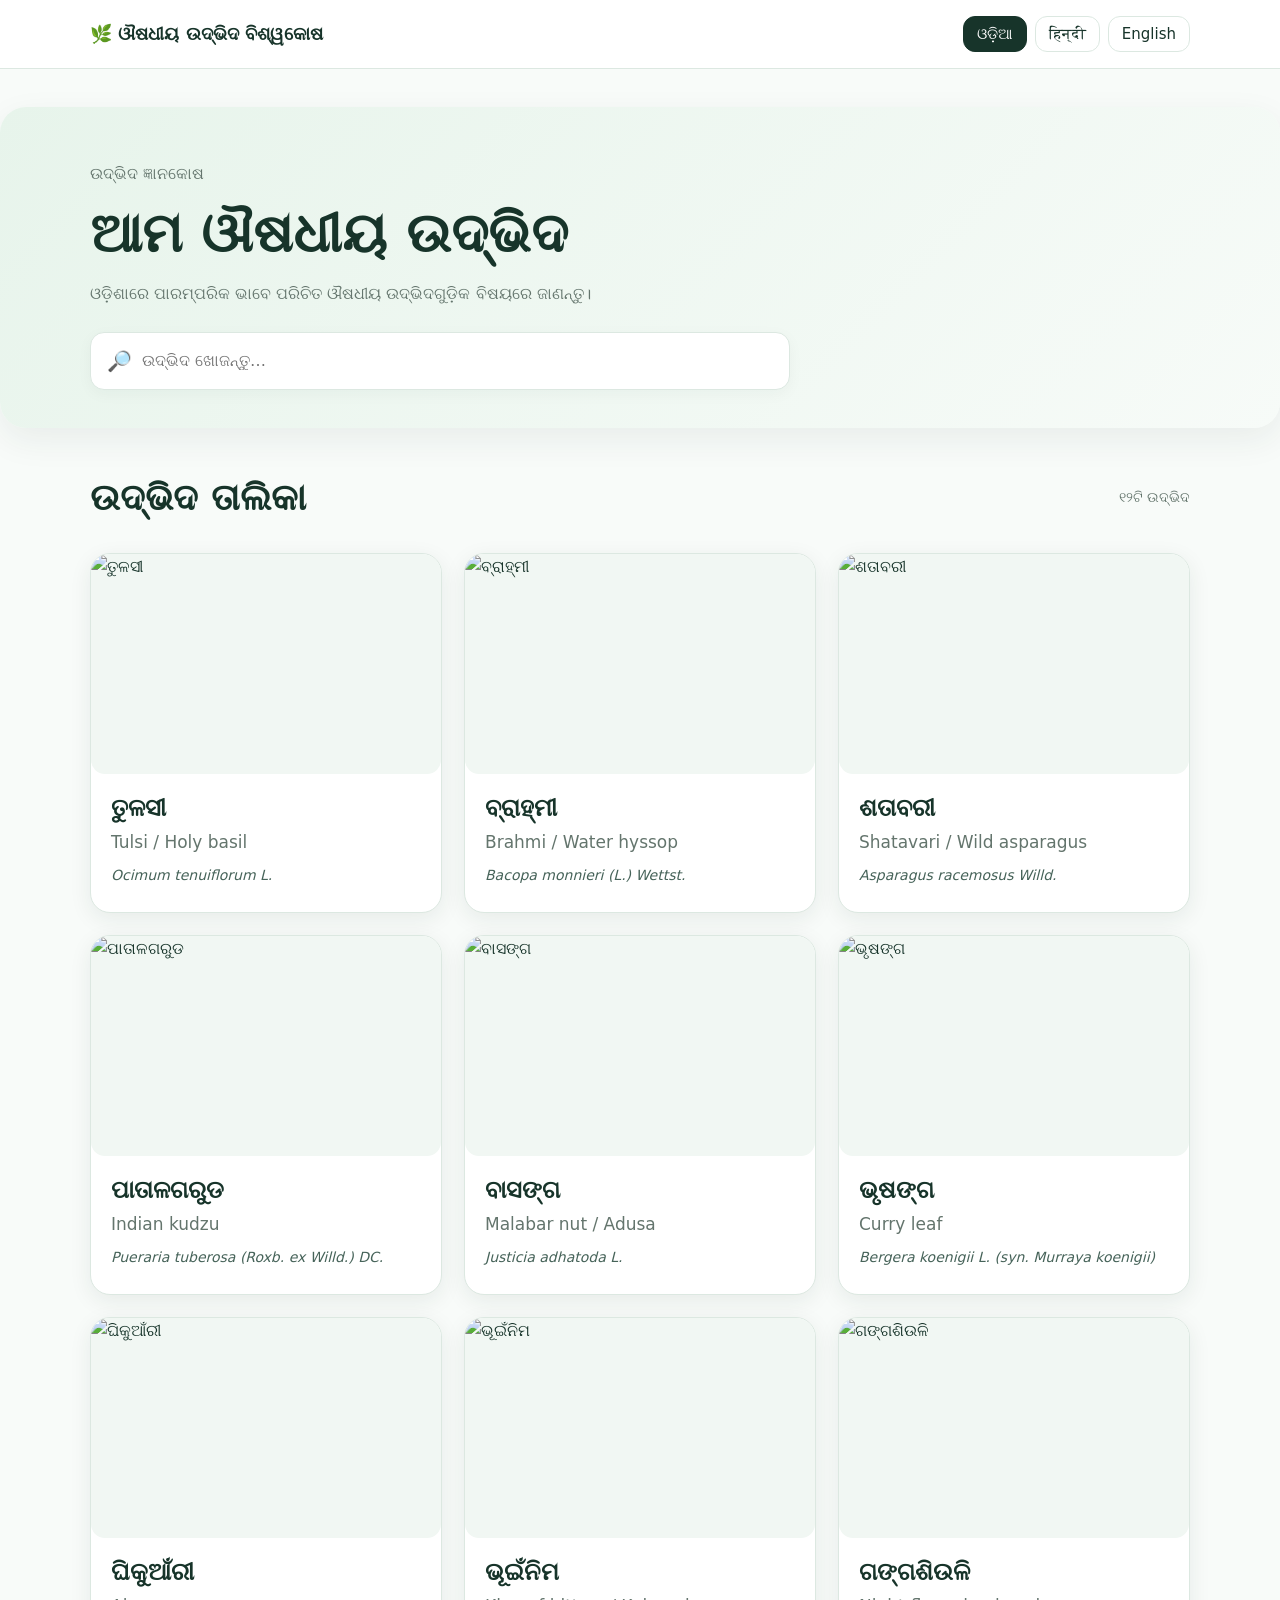
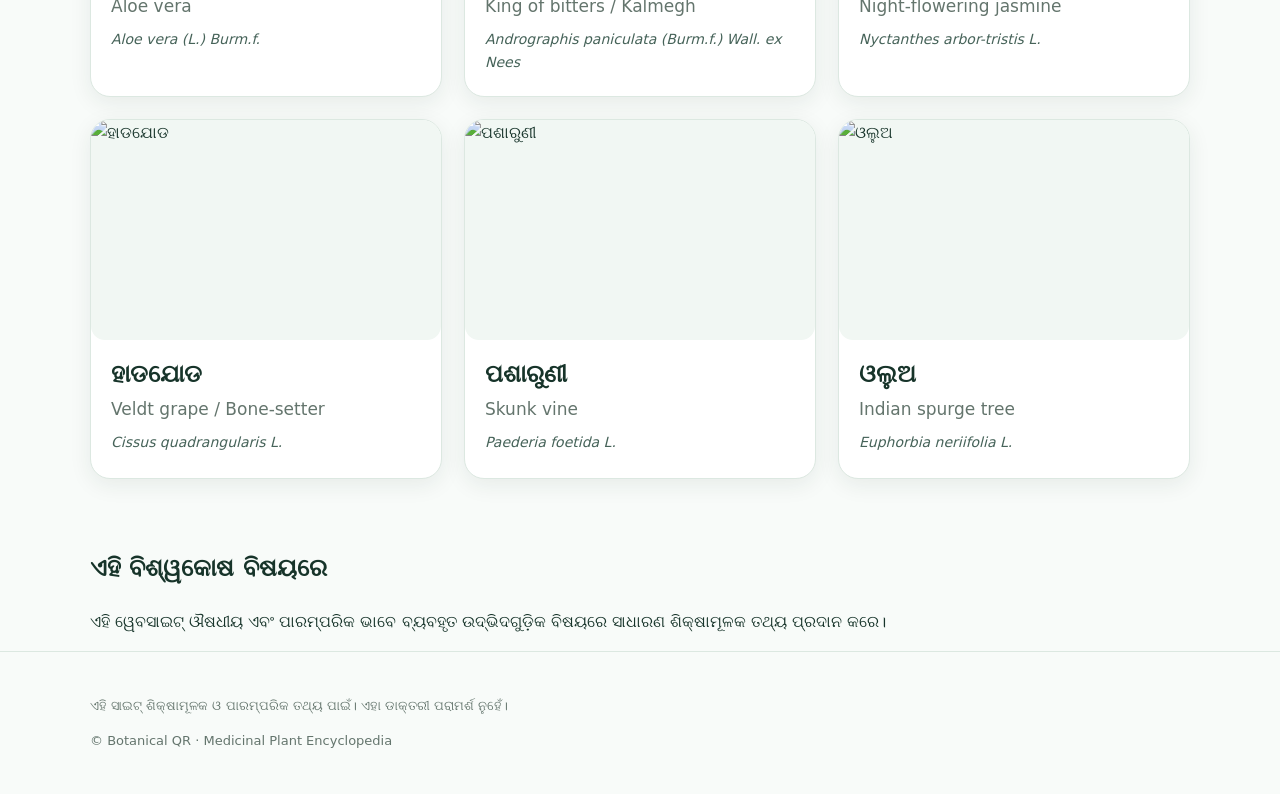
==== commit b9ab716d: "Fix duplicate home plant images" ====
--- a/index.html
+++ b/index.html
@@ -40,8 +40,8 @@
                 </div>
                 <div id="plant-grid" class="plant-grid">
                 <a href="plant/tulasi/" class="plant-card" data-plant="tulasi" data-search="ତୁଳସୀ Tulasi Holy Basil Ocimum tenuiflorum">
-                    <div class="plant-card-image">
-                        <img src="https://upload.wikimedia.org/wikipedia/commons/thumb/2/2f/Ocimum_tenuiflorum2.JPG/640px-Ocimum_tenuiflorum2.JPG" alt="" loading="lazy">
+                    <div class="plant-card-image thumb">
+                        <img data-img="tulasi" alt="" loading="lazy">
                     </div>
                     <div class="plant-card-body">
                         <h3></h3>
@@ -50,8 +50,8 @@
                     </div>
                 </a>
                 <a href="plant/brahmi/" class="plant-card" data-plant="brahmi" data-search="ବ୍ରାହ୍ମୀ Brahmi Bacopa monnieri">
-                    <div class="plant-card-image">
-                        <img src="https://upload.wikimedia.org/wikipedia/commons/thumb/4/4f/Bacopa_monnieri.jpg/640px-Bacopa_monnieri.jpg" alt="" loading="lazy">
+                    <div class="plant-card-image thumb">
+                        <img data-img="brahmi" alt="" loading="lazy">
                     </div>
                     <div class="plant-card-body">
                         <h3></h3>
@@ -60,8 +60,8 @@
                     </div>
                 </a>
                 <a href="plant/shatavari/" class="plant-card" data-plant="shatavari" data-search="ଶତାବରୀ Shatavari Asparagus racemosus">
-                    <div class="plant-card-image">
-                        <img src="https://upload.wikimedia.org/wikipedia/commons/thumb/4/4b/Asparagus_racemosus.jpg/640px-Asparagus_racemosus.jpg" alt="" loading="lazy">
+                    <div class="plant-card-image thumb">
+                        <img data-img="shatavari" alt="" loading="lazy">
                     </div>
                     <div class="plant-card-body">
                         <h3></h3>
@@ -70,8 +70,8 @@
                     </div>
                 </a>
                 <a href="plant/patala-garuda/" class="plant-card" data-plant="patala-garuda" data-search="ପାତାଳଗରୁଡ Patalagaruda Pueraria tuberosa">
-                    <div class="plant-card-image">
-                        <img src="https://upload.wikimedia.org/wikipedia/commons/thumb/0/08/Pueraria_tuberosa.jpg/640px-Pueraria_tuberosa.jpg" alt="" loading="lazy">
+                    <div class="plant-card-image thumb">
+                        <img data-img="patala-garuda" alt="" loading="lazy">
                     </div>
                     <div class="plant-card-body">
                         <h3></h3>
@@ -80,8 +80,8 @@
                     </div>
                 </a>
                 <a href="plant/basanga/" class="plant-card" data-plant="basanga" data-search="ବାସଙ୍ଗ Basanga Vasaka Justicia adhatoda">
-                    <div class="plant-card-image">
-                        <img src="https://upload.wikimedia.org/wikipedia/commons/thumb/5/5c/Adhatoda_vasica.jpg/640px-Adhatoda_vasica.jpg" alt="" loading="lazy">
+                    <div class="plant-card-image thumb">
+                        <img data-img="basanga" alt="" loading="lazy">
                     </div>
                     <div class="plant-card-body">
                         <h3></h3>
@@ -90,8 +90,8 @@
                     </div>
                 </a>
                 <a href="plant/bhrusanga/" class="plant-card" data-plant="bhrusanga" data-search="ଭୃଷଙ୍ଗ Bhrusanga Curry Leaf Murraya koenigii Bergera koenigii">
-                    <div class="plant-card-image">
-                        <img src="https://upload.wikimedia.org/wikipedia/commons/thumb/0/0c/Murraya_koenigii_2.jpg/640px-Murraya_koenigii_2.jpg" alt="" loading="lazy">
+                    <div class="plant-card-image thumb">
+                        <img data-img="bhrusanga" alt="" loading="lazy">
                     </div>
                     <div class="plant-card-body">
                         <h3></h3>
@@ -100,8 +100,8 @@
                     </div>
                 </a>
                 <a href="plant/ghikuanri/" class="plant-card" data-plant="ghikuanri" data-search="ଘିକୁଆଁରୀ Ghikuanri Aloe vera Aloe barbadensis">
-                    <div class="plant-card-image">
-                        <img src="https://upload.wikimedia.org/wikipedia/commons/thumb/8/8e/Aloe_vera_flower.JPG/640px-Aloe_vera_flower.JPG" alt="" loading="lazy">
+                    <div class="plant-card-image thumb">
+                        <img data-img="ghikuanri" alt="" loading="lazy">
                     </div>
                     <div class="plant-card-body">
                         <h3></h3>
@@ -110,8 +110,8 @@
                     </div>
                 </a>
                 <a href="plant/bhuin-neem/" class="plant-card" data-plant="bhuin-neem" data-search="ଭୂଇଁନିମ Bhuin Neem Andrographis paniculata">
-                    <div class="plant-card-image">
-                        <img src="https://upload.wikimedia.org/wikipedia/commons/thumb/2/21/Andrographis_paniculata.jpg/640px-Andrographis_paniculata.jpg" alt="" loading="lazy">
+                    <div class="plant-card-image thumb">
+                        <img data-img="bhuin-neem" alt="" loading="lazy">
                     </div>
                     <div class="plant-card-body">
                         <h3></h3>
@@ -120,8 +120,8 @@
                     </div>
                 </a>
                 <a href="plant/gangashiuli/" class="plant-card" data-plant="gangashiuli" data-search="ଗଙ୍ଗଶିଉଳି Gangashiuli Night Flowering Jasmine Nyctanthes arbor-tristis">
-                    <div class="plant-card-image">
-                        <img src="https://upload.wikimedia.org/wikipedia/commons/thumb/1/1e/Nyctanthes_arbor-tristis.jpg/640px-Nyctanthes_arbor-tristis.jpg" alt="" loading="lazy">
+                    <div class="plant-card-image thumb">
+                        <img data-img="gangashiuli" alt="" loading="lazy">
                     </div>
                     <div class="plant-card-body">
                         <h3></h3>
@@ -130,8 +130,8 @@
                     </div>
                 </a>
                 <a href="plant/hadjoda/" class="plant-card" data-plant="hadjoda" data-search="ହାଡଯୋଡ Hadjoda Hadjora Cissus quadrangularis">
-                    <div class="plant-card-image">
-                        <img src="https://upload.wikimedia.org/wikipedia/commons/thumb/5/5f/Cissus_quadrangularis.jpg/640px-Cissus_quadrangularis.jpg" alt="" loading="lazy">
+                    <div class="plant-card-image thumb">
+                        <img data-img="hadjoda" alt="" loading="lazy">
                     </div>
                     <div class="plant-card-body">
                         <h3></h3>
@@ -140,8 +140,8 @@
                     </div>
                 </a>
                 <a href="plant/pasaruni/" class="plant-card" data-plant="pasaruni" data-search="ପଶାରୁଣୀ Pasaruni Gandhali Paederia foetida">
-                    <div class="plant-card-image">
-                        <img src="https://upload.wikimedia.org/wikipedia/commons/thumb/5/5c/Paederia_foetida.jpg/640px-Paederia_foetida.jpg" alt="" loading="lazy">
+                    <div class="plant-card-image thumb">
+                        <img data-img="pasaruni" alt="" loading="lazy">
                     </div>
                     <div class="plant-card-body">
                         <h3></h3>
@@ -150,8 +150,8 @@
                     </div>
                 </a>
                 <a href="plant/olua/" class="plant-card" data-plant="olua" data-search="ଓଲୁଅ Olua Euphorbia neriifolia">
-                    <div class="plant-card-image">
-                        <img src="https://upload.wikimedia.org/wikipedia/commons/thumb/7/70/Euphorbia_neriifolia.jpg/640px-Euphorbia_neriifolia.jpg" alt="" loading="lazy">
+                    <div class="plant-card-image thumb">
+                        <img data-img="olua" alt="" loading="lazy">
                     </div>
                     <div class="plant-card-body">
                         <h3></h3>
@@ -179,6 +179,7 @@
         </div>
     </footer>
 
+    <script src="assets/app.js?v=20261001"></script>
     <script src="assets/app.js"></script>
 </body>
 </html>
